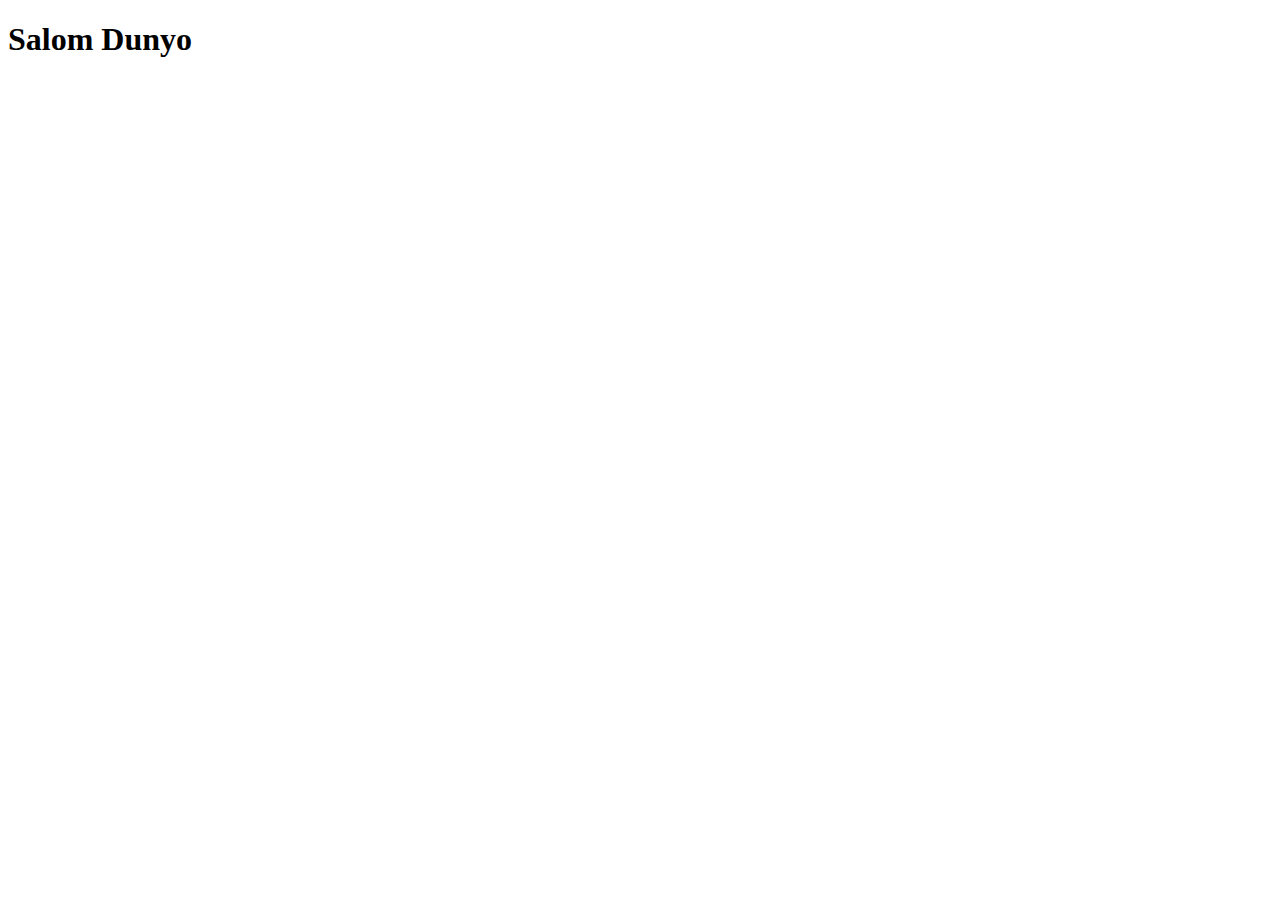
==== index.html @ 0fde59b2 "Jamoa" ====
<!DOCTYPE html>
<html lang="en">
<head>
    <meta charset="UTF-8">
    <meta http-equiv="X-UA-Compatible" content="IE=edge">
    <meta name="viewport" content="width=device-width, initial-scale=1.0">
    <title>Document</title>
</head>
<body>
    <h1>Salom Dunyo</h1>
</body>
</html>
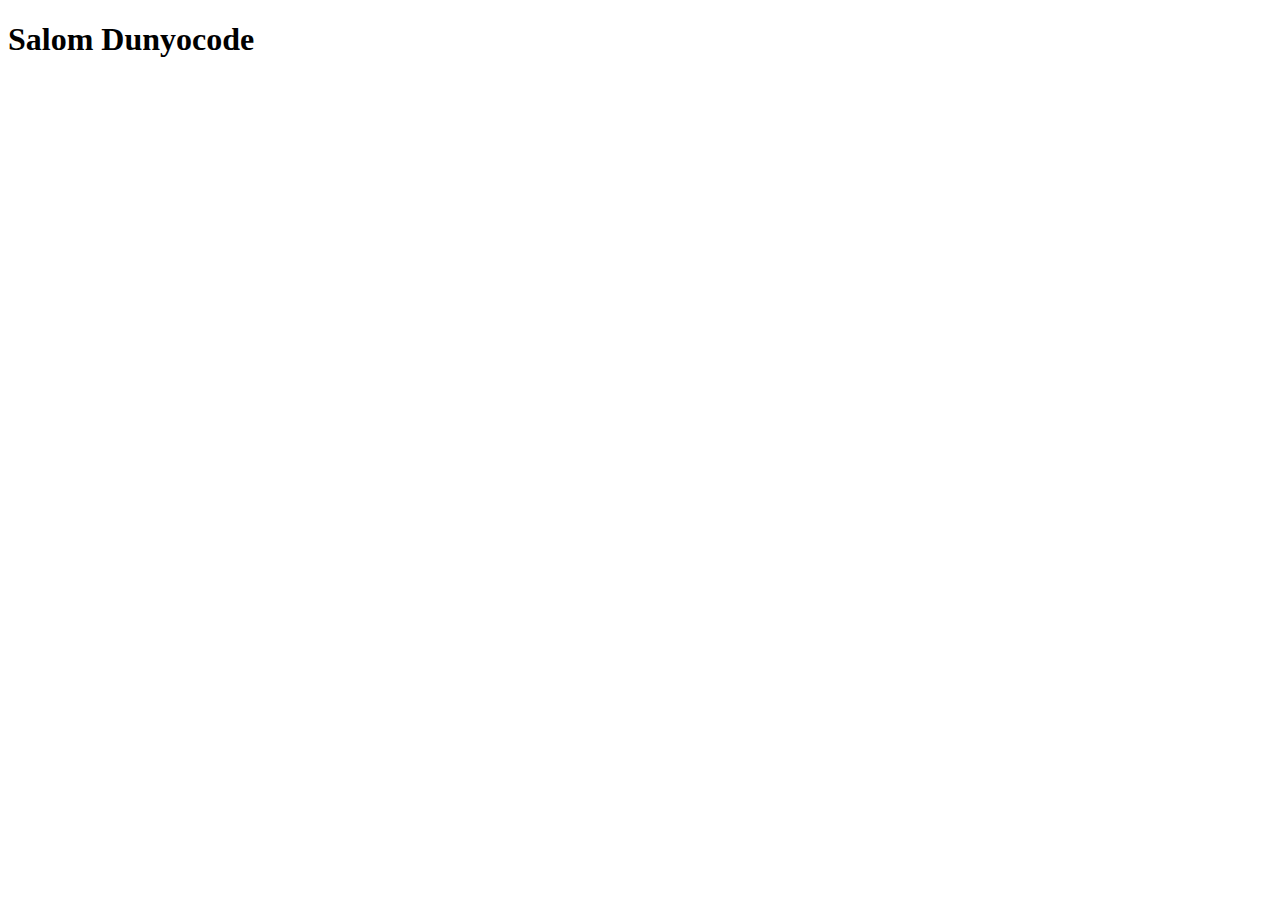
==== commit e9bb3e92: "header" ====
--- a/index.html
+++ b/index.html
@@ -4,9 +4,9 @@
     <meta charset="UTF-8">
     <meta http-equiv="X-UA-Compatible" content="IE=edge">
     <meta name="viewport" content="width=device-width, initial-scale=1.0">
-    <title>Document</title>
+    <title>Ne'matullo</title>
 </head>
 <body>
-    <h1>Salom Dunyo</h1>
+    <h1>Salom Dunyocode</h1>
 </body>
 </html>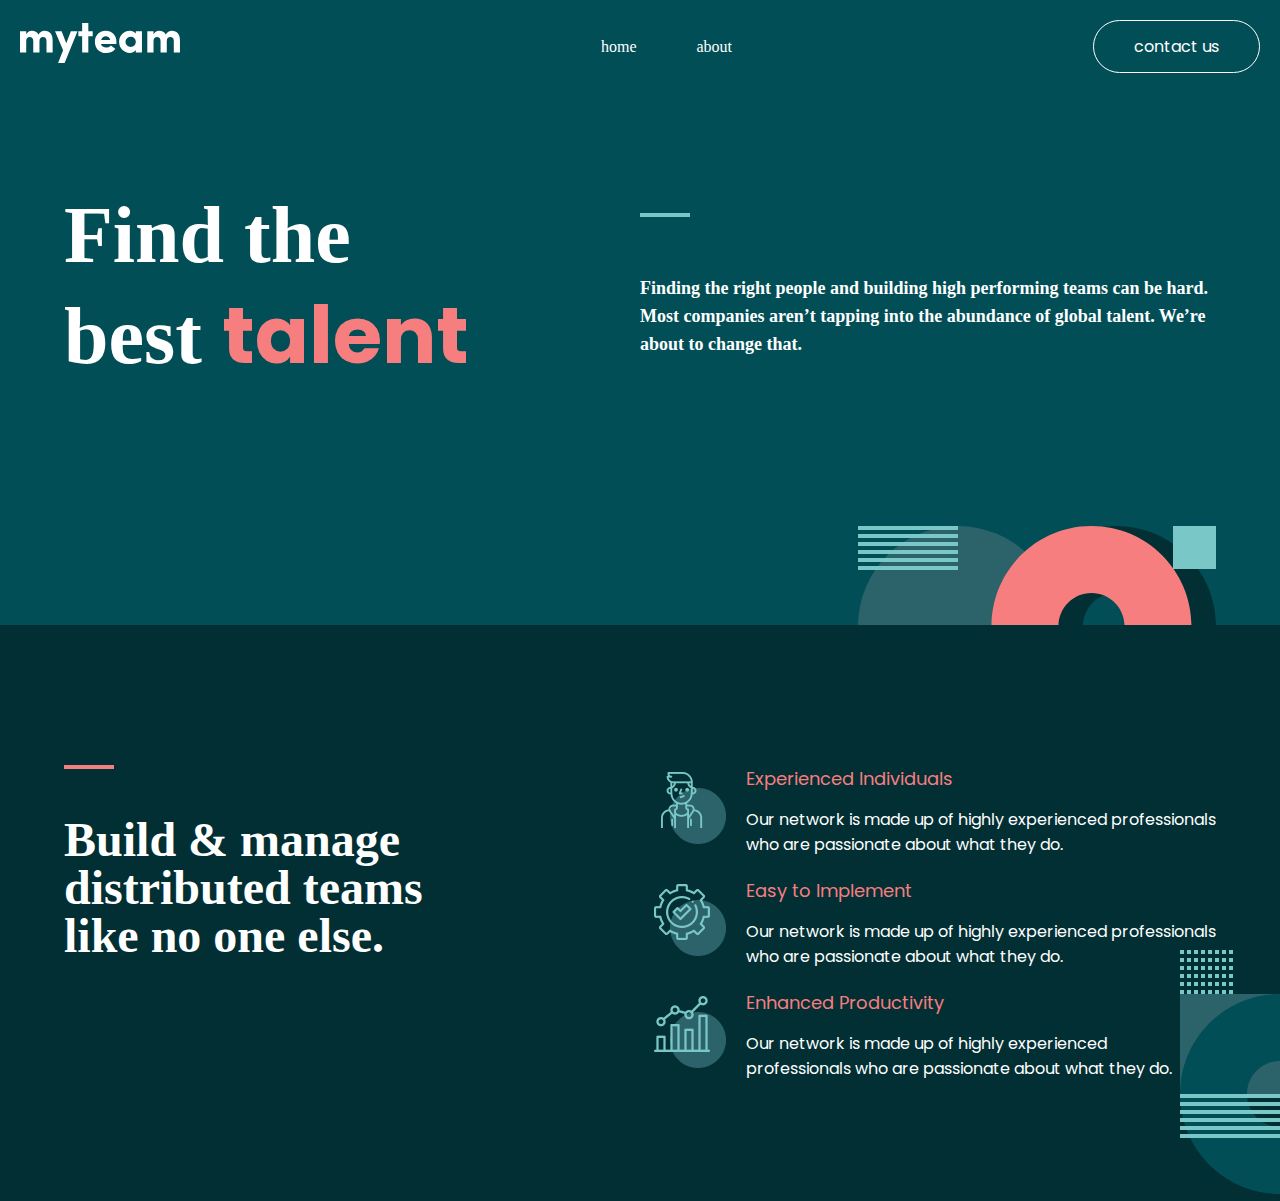
==== commit b1c1be2d: "main page qilindi" ====
--- a/index.html
+++ b/index.html
@@ -4,9 +4,100 @@
     <meta charset="UTF-8">
     <meta http-equiv="X-UA-Compatible" content="IE=edge">
     <meta name="viewport" content="width=device-width, initial-scale=1.0">
-    <title>Ne'matullo</title>
+    <title>Home | Nematullo</title>
+    <link rel="stylesheet" href="./css/nematullo.css">
+
 </head>
 <body>
-    <h1>Salom Dunyocode</h1>
+    <header>
+        <div class="inner">
+            <div class="logo-wrap">
+                <a href="#" class="logo2" data-menu="Chat with us"> <img src="./img/myteam.svg" alt=""></a>
+            </div>
+            <div class="navigation">
+                <input type="checkbox" id="toggle-icon">
+                <label for="toggle-icon" class="toggle-icon">
+                    <div class="hamburger burger-1"></div>
+                </label>
+                <nav>
+                    <ul>
+                        <li>
+                            <a href="#" data-menu="home">home</a>
+                        </li>
+                        <li>
+                            <a href="#" data-menu="about">about</a>
+                        </li>
+                    </ul>
+                </nav>
+            </div>
+            <div class="con">
+                <div class="button">
+                    <button>contact us</button>
+                </div>
+            </div>
+        </div>
+    </header>
+<br><br><br>
+    <main>
+        <div class="section1">
+            <div class="s">
+                <div class="sec1">
+                    <div class="left">
+                        <h1>Find the <br>  best <span style="color: #F67E7E;">talent</span></h1>
+                    </div>
+                    <div class="right">
+                        <img src="./img/ciziq.png" alt="">
+                        <p>Finding the right people and building high performing teams can be hard. <br>  Most companies aren’t tapping into the abundance of global talent. We’re about to change that.</p>
+                    </div>
+                </div>
+                <div class="bottom">
+                    <img src="./img/disk-bottom.svg" alt="">
+                </div>
+            </div>
+        </div>
+
+        <div class="section2">
+            <div class="sec2">
+                <div class="s2">
+                    <div class="left">
+                        <img class="ciziq2" src="./img/ciziq2.png" alt="">
+                        <h1>Build & manage <br> distributed teams <br> like no one else.</h1>
+                    </div>
+                    <div class="right">
+                        <div class="ong">
+                            <div>
+                                <img src="./img/icon-1.png" alt="">
+                            </div>
+                            <div>
+                                <p style="color: #F67E7E; margin-bottom: 15px; font-size: 18px;">Experienced Individuals</p>
+                                <p>Our network is made up of highly experienced professionals <br> who are passionate about what they do.</p>
+                            </div>
+                        </div>
+                        <div class="ong">
+                            <div>
+                                <img src="./img/icon-2.png" alt="">
+                            </div>
+                            <div>
+                                <p style="color: #F67E7E; margin-bottom: 15px; font-size: 18px;">Easy to Implement</p>
+                                <p>Our network is made up of highly experienced professionals <br> who are passionate about what they do.</p>
+                            </div>
+                        </div>
+                        <div class="ong">
+                            <div>
+                                <img src="./img/icon-3.png" alt="">
+                            </div>
+                            <div>
+                                <p style="color: #F67E7E; margin-bottom: 15px; font-size: 18px;">Enhanced Productivity</p>
+                                <p>Our network is made up of highly experienced <br> professionals  who are passionate about what they do.</p>
+                            </div>
+                        </div>
+                    </div>
+                </div>
+            </div>
+            <div class="icon-right">
+                <img src="./img/icon-right.png" alt="">
+            </div>
+        </div>
+    </main>
 </body>
 </html>--- a/css/nematullo.css
+++ b/css/nematullo.css
@@ -0,0 +1,459 @@
+@import url("https://fonts.googleapis.com/css2?family=Poppins:wght@400;500;600;700&display=swap");
+
+* {
+    margin: 0;
+    padding: 0;
+    box-sizing: border-box;
+    font-family: "Poppins", sans-serif;
+}
+
+ul {
+    list-style-type: none;
+}
+
+a {
+    display: inline-block;
+    text-decoration: none;
+    color: white;
+}
+
+html {
+    scroll-behavior: smooth;
+}
+
+header {
+    position: relative;
+    position: fixed;
+    width: 100%;
+    background-color: #014E56;
+    padding: 20px;
+    z-index: 2222;
+}
+
+header .inner {
+    max-width: 1440px;
+    margin: auto;
+    position: relative;
+    display: flex;
+    align-items: center;
+    justify-content: space-between;
+    flex-wrap: wrap;
+}
+
+header .inner .navigation nav ul li a {
+    font-family: 'Rubik';
+    font-style: normal;
+    font-weight: 400;
+    font-size: 16px;
+    line-height: 19px;
+    color: #fff;
+}
+
+header .inner .navigation nav ul li a:hover {
+    border-bottom: 1px solid #014E56;
+    transition: .5s;
+}
+
+header .inner .con {
+    display: flex;
+    align-items: center;
+}
+
+header .inner .con .sign {
+    margin-right: 30px;
+}
+
+header .inner .con .sign a {
+    font-family: 'Rubik';
+    font-style: normal;
+    font-weight: 500;
+    font-size: 16px;
+    line-height: 19px;
+    color: #0836be;
+}
+
+header .inner .con .button button {
+    all: unset;
+    cursor: pointer;
+    background-color: transparent;
+    padding: 13px 40px;
+    border: 1px solid #fff;
+    color: white;
+    border-radius: 30px;
+}
+
+.navigation {
+    position: relative;
+}
+
+nav ul {
+    position: relative;
+    display: flex;
+    align-items: center;
+    flex-wrap: wrap;
+}
+
+nav ul li {
+    margin-left: 60px;
+}
+
+.navigation ul li a {
+    position: relative;
+    font-size: 18px;
+    color: #000;
+    font-weight: 500;
+    line-height: 1;
+    transition: 0.5s;
+}
+
+.navigation a::before {
+    content: "" attr(data-menu) "";
+    position: absolute;
+    z-index: 1;
+    color: #ffffff;
+    width: 0px;
+    transition: 0.5s;
+    overflow: hidden;
+}
+
+.navigation a:hover::before {
+    width: 100%;
+}
+
+input#toggle-icon,
+.toggle-icon {
+    display: none;
+}
+
+
+
+/* main start */
+
+main {
+    /* background-color: #014E56; */
+    padding-top: 10px;
+    /* padding-bottom: 200px; */
+    /* height: auto; */
+}
+
+main .section1 {
+    color: white;
+    background-color: #014E56;
+    padding-top: 100px;
+}
+
+main .section1 .rasm img {
+    width: 100%;
+}
+
+main .section1 .s {
+    max-width: 1440px;
+    margin: auto;
+    width: 90%;
+    margin: auto;
+}
+
+main .section1 .s .bottom {
+    text-align: end;
+}
+
+main .section1 .sec1 {
+    display: flex;
+    align-items: center;
+    justify-content: space-between;
+    color: white;
+    padding-bottom: 140px;
+}
+
+main .section1 .sec1 .left {
+    width: 100%;
+}
+
+main .section1 .sec1 .right {
+    width: 100%;
+}
+
+main .section1 .sec1 .left h1 {
+    font-family: 'Livvic';
+    font-style: normal;
+    font-weight: 700;
+    font-size: 100px;
+    line-height: 100px;
+}
+
+main .section1 .sec1 .right p {
+    font-family: 'Livvic';
+    font-style: normal;
+    font-weight: 600;
+    font-size: 18px;
+    line-height: 28px;
+}
+
+main .section1 .sec1 .right img {
+    margin-bottom: 50px;
+}
+
+
+main .section2 {
+    background-color: #012F34;
+    color: white;
+    margin-top: -8px;
+    display: flex;
+    position: relative;
+}
+
+main .section2 .sec2 {
+    max-width: 1440px;
+    width: 90%;
+    margin: auto;
+    padding-top: 140px;
+    padding-bottom: 100px;
+}
+
+main .section2 .sec2 .s2 .left .ciziq2 {
+    margin-bottom: 40px;
+}
+
+main .section2 .sec2 .s2 .left h1 {
+    font-family: 'Livvic';
+    font-style: normal;
+    font-weight: 700;
+    font-size: 48px;
+    line-height: 48px;
+}
+
+main .section2 .sec2 .s2 {
+    display: flex;
+    justify-content: space-between;
+}
+main .section2 .sec2 .s2 .right .ong {
+    display: flex;
+    align-items: center;
+    margin-bottom: 20px;
+}
+main .section2 .sec2 .s2 .right .ong img {
+    margin-right: 20px;
+}
+main .section2 .sec2 .s2 .right .ong h1 {
+}
+main .section2 .icon-right {
+    /* text-align: right; */
+    position: absolute;
+    /* align-items: end; */
+    right: 0;
+    bottom: 0;
+}
+
+
+
+@media (max-width: 1375px) {
+    main .section1 .s .sec1 .left h1 {
+        font-size: 80px;
+    }
+}
+
+@media (max-width: 1000px) {
+    main .section1 .s .sec1 .left h1 {
+        font-size: 70px;
+    }
+
+    main .section1 .s .sec1 .right p {
+        font-size: 16px;
+    }
+
+    main .section1 .s .sec1 .right img {
+        margin-bottom: 20px;
+    }
+
+    main .section1 .s .bottom img {
+        width: 40%;
+    }
+
+}
+
+@media (max-width: 970px) {
+    header {
+        padding: 20px 50px;
+        padding-bottom: 40px;
+    }
+
+    header .inner .logo-wrap .logo2 {
+        margin-top: -10px;
+    }
+
+    header .inner .navigation nav ul li a {
+        font-family: 'Rubik';
+        font-style: normal;
+        font-weight: 400;
+        font-size: 16px;
+        line-height: 19px;
+        color: #4F5665;
+    }
+
+    header .inner .navigation nav ul li a:hover {
+        border-bottom: 1px solid #014E56;
+        transition: .5s;
+    }
+
+    header .inner .con {
+        display: none;
+    }
+
+    .logo {
+        font-size: 38px;
+    }
+
+    .navigation {
+        position: absolute;
+        top: 33px;
+        left: 0;
+        width: 100%;
+    }
+
+    .navigation ul li {
+        margin-left: 0px;
+        width: 100%;
+        background: #012F34;
+        padding-bottom: 5px;
+        animation: liAnim 0.5s 0ms ease-in forwards;
+        transform-origin: left;
+        opacity: 0;
+        transform: scaleY(0);
+    }
+
+    .navigation ul li:nth-child(1) {
+        animation-delay: 100ms;
+    }
+
+    .navigation ul li:nth-child(2) {
+        animation-delay: 300ms;
+    }
+
+    .navigation ul li:nth-child(3) {
+        animation-delay: 500ms;
+    }
+
+    .navigation ul li:nth-child(4) {
+        animation-delay: 700ms;
+    }
+
+    .navigation ul li:nth-child(5) {
+        animation-delay: 900ms;
+    }
+
+    .navigation ul li:nth-child(6) {
+        animation-delay: 1100ms;
+    }
+
+    @keyframes liAnim {
+        0% {
+            opacity: 0;
+            transform: scaleY(0);
+        }
+
+        100% {
+            opacity: 1;
+            transform: scaleY(1);
+        }
+    }
+
+    .navigation a {
+        line-height: 1;
+        display: block;
+        color: white !important;
+        padding: 15px 10px;
+    }
+
+    .navigation nav {
+        display: none;
+    }
+
+    .toggle-icon {
+        display: block;
+    }
+
+    .toggle-icon {
+        position: fixed;
+        top: 6px;
+        right: 50px;
+        width: 55px;
+        height: 45px;
+        display: flex;
+        align-items: center;
+        justify-content: center;
+        cursor: pointer;
+    }
+
+    /* hamburger css start */
+    .hamburger {
+        position: relative;
+        width: 60%;
+        height: 60%;
+        border-radius: 0;
+        display: flex;
+        justify-content: center;
+        align-items: center;
+        cursor: pointer;
+        overflow: hidden;
+    }
+
+    .burger-1::before,
+    .burger-1::after {
+        content: "";
+        position: absolute;
+        width: 30px;
+        height: 3px;
+        background-color: black;
+        border-radius: 8px;
+        transition: 0.3s;
+    }
+
+    .burger-1::before {
+        transform: translateY(-10px);
+    }
+
+    #toggle-icon:checked+.toggle-icon .burger-1::before {
+        transform: translateY(0) rotate(-315deg);
+    }
+
+    .burger-1::after {
+        transform: translateY(10px);
+        box-shadow: 0 -10px 0 black;
+    }
+
+    #toggle-icon:checked+.toggle-icon .burger-1::after {
+        transform: translateY(0) rotate(-45deg);
+        box-shadow: unset;
+    }
+
+    #toggle-icon:checked~nav {
+        display: block;
+    }
+}
+
+@media (max-width: 790px) {
+    main .section1 .s .sec1 .left h1 {
+        font-size: 60px;
+    }
+
+    main .section1 .s .sec1 .right p {
+        font-size: 15px;
+    }
+}
+
+@media (max-width: 680px) {
+    main .section1 .s .sec1 {
+        flex-direction: column;
+    }
+
+    main .section1 .s .bottom img {
+        width: 70%;
+    }
+}
+
+
+@media (max-width: 680px) {
+    main .section1 .s .bottom img {
+        width: 90%;
+    }
+}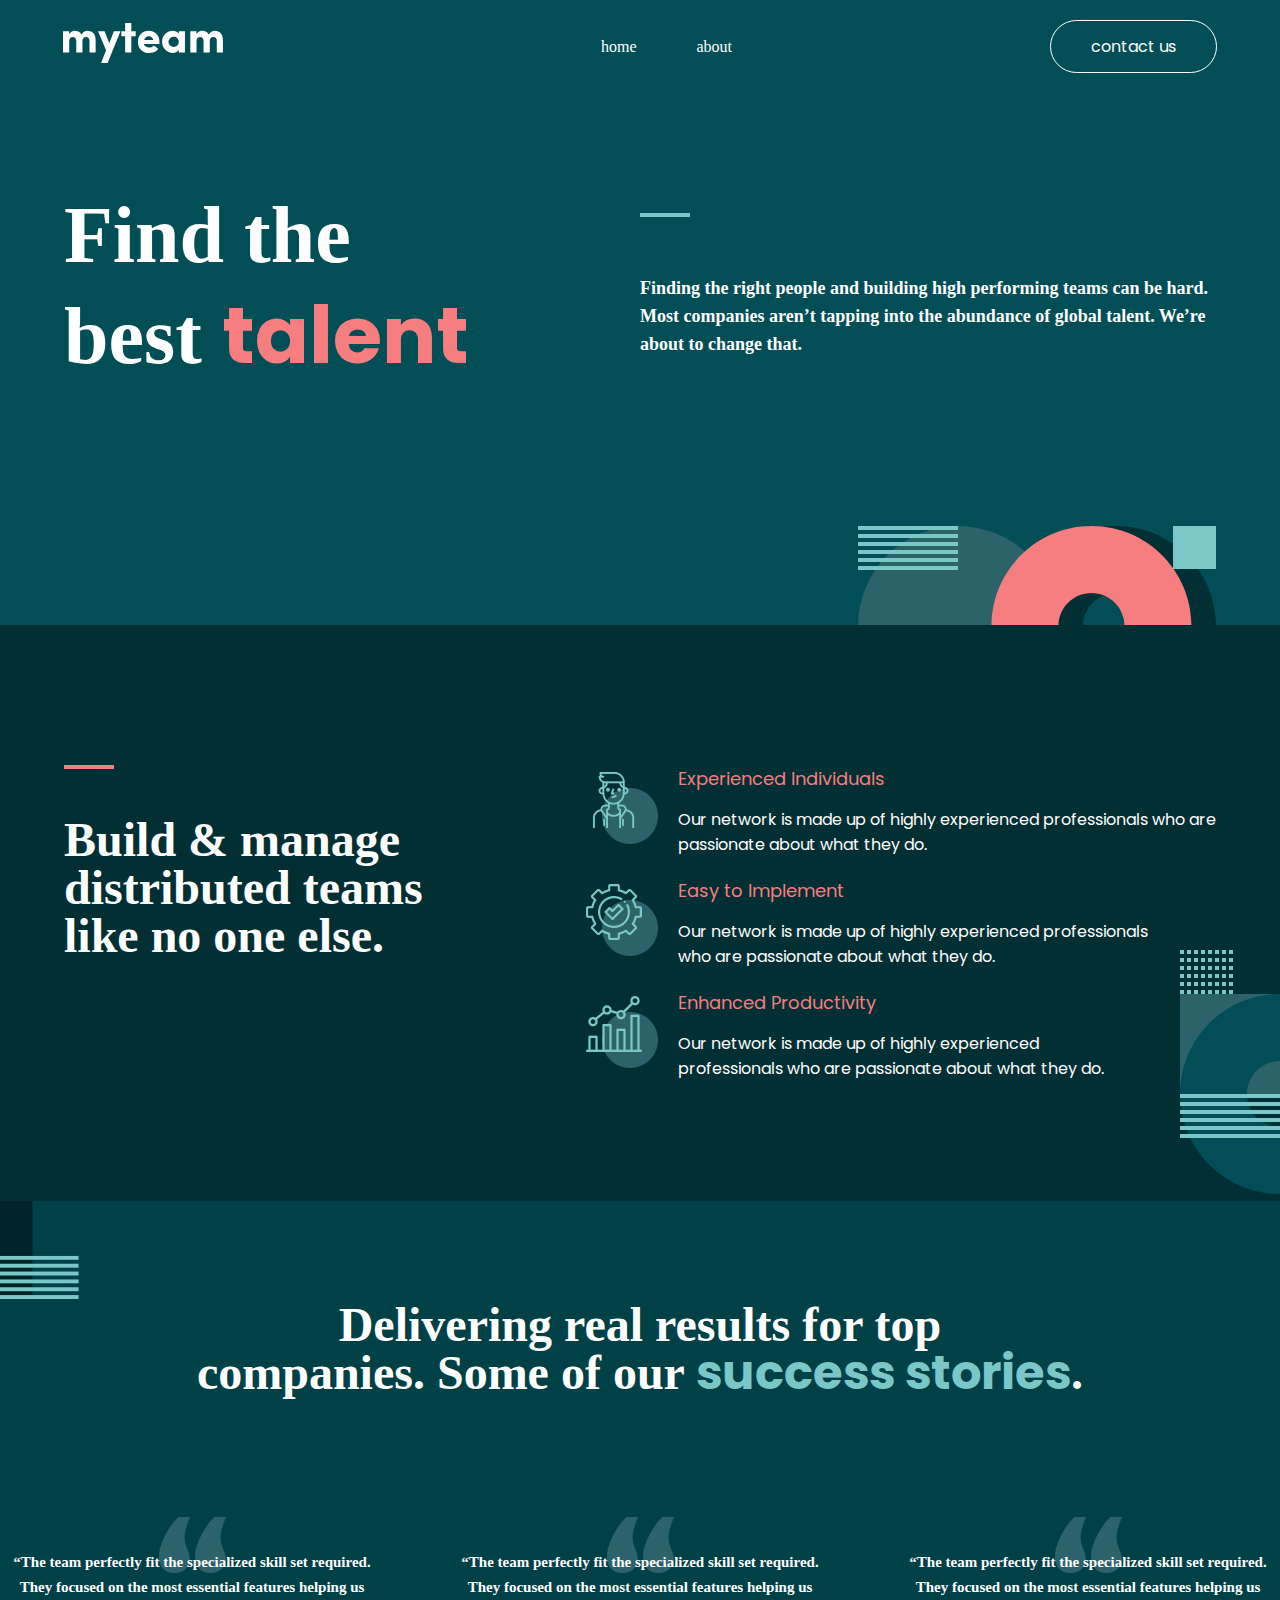
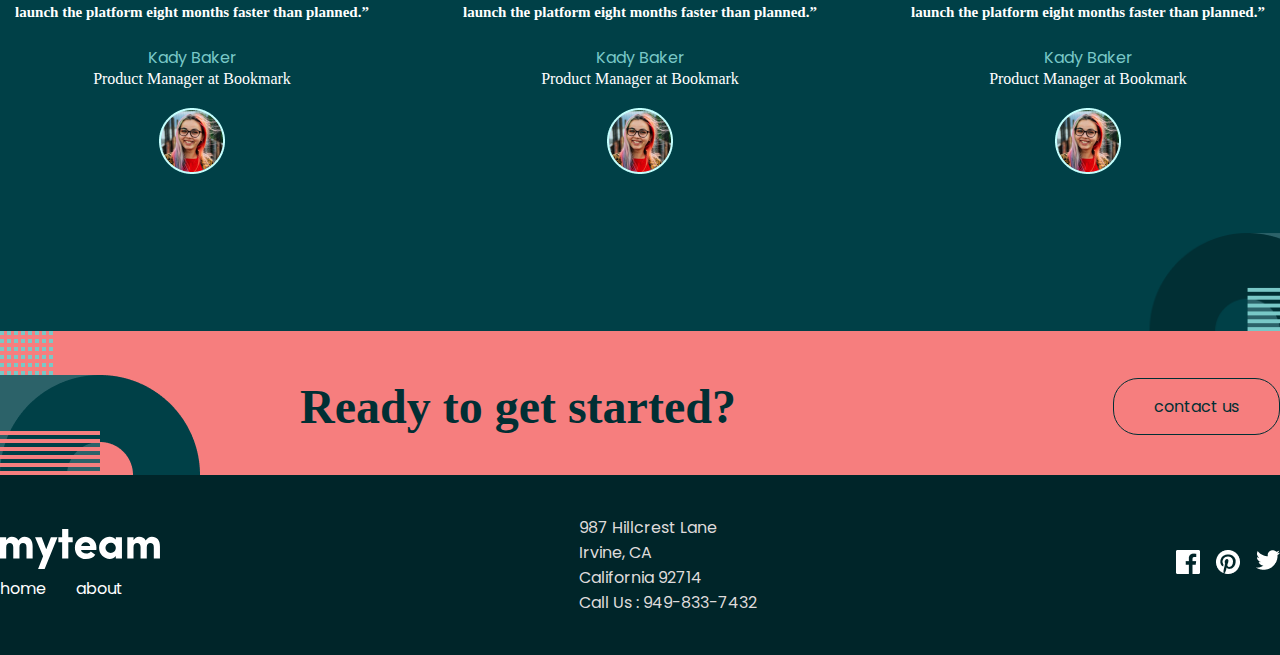
==== commit 97848c7a: "yangilanish bor" ====
--- a/index.html
+++ b/index.html
@@ -1,5 +1,6 @@
 <!DOCTYPE html>
 <html lang="en">
+
 <head>
     <meta charset="UTF-8">
     <meta http-equiv="X-UA-Compatible" content="IE=edge">
@@ -8,6 +9,7 @@
     <link rel="stylesheet" href="./css/nematullo.css">
 
 </head>
+
 <body>
     <header>
         <div class="inner">
@@ -37,17 +39,18 @@
             </div>
         </div>
     </header>
-<br><br><br>
+    <br><br><br>
     <main>
         <div class="section1">
             <div class="s">
                 <div class="sec1">
                     <div class="left">
-                        <h1>Find the <br>  best <span style="color: #F67E7E;">talent</span></h1>
+                        <h1>Find the <br> best <span style="color: #F67E7E;">talent</span></h1>
                     </div>
                     <div class="right">
                         <img src="./img/ciziq.png" alt="">
-                        <p>Finding the right people and building high performing teams can be hard. <br>  Most companies aren’t tapping into the abundance of global talent. We’re about to change that.</p>
+                        <p>Finding the right people and building high performing teams can be hard. <br> Most companies
+                            aren’t tapping into the abundance of global talent. We’re about to change that.</p>
                     </div>
                 </div>
                 <div class="bottom">
@@ -69,8 +72,10 @@
                                 <img src="./img/icon-1.png" alt="">
                             </div>
                             <div>
-                                <p style="color: #F67E7E; margin-bottom: 15px; font-size: 18px;">Experienced Individuals</p>
-                                <p>Our network is made up of highly experienced professionals <br> who are passionate about what they do.</p>
+                                <p style="color: #F67E7E; margin-bottom: 15px; font-size: 18px;">Experienced Individuals
+                                </p>
+                                <p>Our network is made up of highly experienced professionals who are <br> passionate
+                                    about what they do.</p>
                             </div>
                         </div>
                         <div class="ong">
@@ -79,7 +84,8 @@
                             </div>
                             <div>
                                 <p style="color: #F67E7E; margin-bottom: 15px; font-size: 18px;">Easy to Implement</p>
-                                <p>Our network is made up of highly experienced professionals <br> who are passionate about what they do.</p>
+                                <p>Our network is made up of highly experienced professionals <br> who are passionate
+                                    about what they do.</p>
                             </div>
                         </div>
                         <div class="ong">
@@ -87,8 +93,10 @@
                                 <img src="./img/icon-3.png" alt="">
                             </div>
                             <div>
-                                <p style="color: #F67E7E; margin-bottom: 15px; font-size: 18px;">Enhanced Productivity</p>
-                                <p>Our network is made up of highly experienced <br> professionals  who are passionate about what they do.</p>
+                                <p style="color: #F67E7E; margin-bottom: 15px; font-size: 18px;">Enhanced Productivity
+                                </p>
+                                <p>Our network is made up of highly experienced <br> professionals who are passionate
+                                    about what they do.</p>
                             </div>
                         </div>
                     </div>
@@ -98,6 +106,86 @@
                 <img src="./img/icon-right.png" alt="">
             </div>
         </div>
+
+        <div class="section3">
+            <div class="sec3">
+                <h1>Delivering real results for top <br> companies. Some of our <span class="success">success
+                        stories</span>.</h1>
+                <div class="uch">
+                    <div class="one">
+                        <img src="./img/nmadur.png" alt="">
+                        <p class="pi"> “The team perfectly fit the specialized skill set required. They focused on the most essential features helping us launch the platform eight months faster than planned.”</p>
+                        <p style="color: #79C8C7; margin-top: 20px;">Kady Baker</p>
+                        <p class="pro">Product Manager at Bookmark</p>
+                        <img src="./img/user-kady.png" alt="">
+                    </div>
+                    <div class="one">
+                        <img src="./img/nmadur.png" alt="">
+                        <p class="pi"> “The team perfectly fit the specialized skill set required. They focused on the most essential features helping us launch the platform eight months faster than planned.”</p>
+                        <p style="color: #79C8C7; margin-top: 20px;">Kady Baker</p>
+                        <p class="pro">Product Manager at Bookmark</p>
+                        <img src="./img/user-kady.png" alt="">
+                    </div>
+                    <div class="one">
+                        <img src="./img/nmadur.png" alt="">
+                        <p class="pi"> “The team perfectly fit the specialized skill set required. They focused on the most essential features helping us launch the platform eight months faster than planned.”</p>
+                        <p style="color: #79C8C7; margin-top: 20px;">Kady Baker</p>
+                        <p class="pro">Product Manager at Bookmark</p>
+                        <img src="./img/user-kady.png" alt="">
+                    </div>
+                </div>
+            </div>
+        </div>
+
+        <div class="section4">
+            <div class="sec4">
+                <div class="left">
+                    <div>
+                        <img src="./img/Group 8.png" alt="">
+                    </div>
+                    <div>
+                        <h1>Ready to get started?</h1>
+                    </div>
+                </div>
+                <div>
+                    <button>contact us</button>
+                </div>
+            </div>
+        </div>
     </main>
+
+    <footer>
+        <div class="sec5">
+            <div class="bir">
+                <img src="./img/myteam.svg" alt="">
+                <div class="bir1">
+                    <div>
+                        <a href="#">home</a>
+                    </div>
+                    <div class="i">
+                        <a href="#">about</a>
+                    </div>
+                </div>
+            </div>
+            <div class="ikki">
+                <p>987  Hillcrest Lane</p>
+                <p>Irvine, CA</p>
+                <p>California 92714</p>
+                <p>Call Us : 949-833-7432</p>
+            </div>
+            <div class="uch">
+                <div class="img">
+                    <img src="./img/facebook.png" alt="">
+                </div>
+                <div class="img">
+                    <img src="./img/pinterest.png" alt="">
+                </div>
+                <div>
+                    <img src="./img/twitter.png" alt="">
+                </div>
+            </div>
+        </div>
+    </footer>
 </body>
+
 </html>--- a/css/nematullo.css
+++ b/css/nematullo.css
@@ -28,6 +28,7 @@
     background-color: #014E56;
     padding: 20px;
     z-index: 2222;
+
 }
 
 header .inner {
@@ -38,6 +39,7 @@
     align-items: center;
     justify-content: space-between;
     flex-wrap: wrap;
+    width: 93%;
 }
 
 header .inner .navigation nav ul li a {
@@ -125,8 +127,6 @@
     display: none;
 }
 
-
-
 /* main start */
 
 main {
@@ -140,6 +140,9 @@
     color: white;
     background-color: #014E56;
     padding-top: 100px;
+    /* background-image: url(../img/header.png);
+    background-size: cover; */
+    /* background-position: bottom; */
 }
 
 main .section1 .rasm img {
@@ -193,7 +196,6 @@
     margin-bottom: 50px;
 }
 
-
 main .section2 {
     background-color: #012F34;
     color: white;
@@ -226,16 +228,18 @@
     display: flex;
     justify-content: space-between;
 }
+
 main .section2 .sec2 .s2 .right .ong {
     display: flex;
     align-items: center;
     margin-bottom: 20px;
-}
+    /* margin-left: -100px; */
+}
+
 main .section2 .sec2 .s2 .right .ong img {
     margin-right: 20px;
 }
-main .section2 .sec2 .s2 .right .ong h1 {
-}
+
 main .section2 .icon-right {
     /* text-align: right; */
     position: absolute;
@@ -244,7 +248,134 @@
     bottom: 0;
 }
 
-
+main .section3 {
+    background-color: #004047;
+}
+
+main .section3 .sec3 {
+    background-image: url(../img/Group\ 7.png);
+    width: 100%;
+    height: auto;
+    background-position: center;
+    background-size: cover;
+    max-width: 1440px;
+    margin: auto;
+    padding-bottom: 150px;
+}
+
+main .section3 .sec3 h1 {
+    padding-top: 100px;
+    text-align: center;
+    color: white;
+    font-family: 'Livvic';
+    font-style: normal;
+    font-weight: 700;
+    font-size: 48px;
+    line-height: 48px;
+}
+
+main .section3 .sec3 h1 span {
+    color: #79C8C7;
+}
+
+main .section3 .sec3 .uch .one {
+    color: white;
+    width: 30%;
+}
+
+main .section3 .sec3 .uch {
+    display: flex;
+    justify-content: space-between;
+    text-align: center;
+    margin-top: 100px;
+}
+
+main .section3 .sec3 .uch .one .pi {
+    margin-top: -30px;
+    font-family: 'Livvic';
+    font-style: normal;
+    font-weight: 600;
+    font-size: 15px;
+    line-height: 25px;
+}
+
+main .section3 .sec3 .uch .one img {
+    margin-top: 20px;
+}
+
+main .section3 .sec3 .uch .one .pro {
+    font-family: 'Livvic';
+
+}
+
+main .section4 {
+    background-color: #F67E7E;
+}
+
+main .section4 .sec4 {
+    max-width: 1440px;
+    margin: auto;
+    display: flex;
+    justify-content: space-between;
+    align-items: center;
+}
+
+main .section4 .sec4 h1 {
+    font-family: 'Livvic';
+    font-style: normal;
+    font-weight: 700;
+    font-size: 48px;
+    line-height: 38px;
+    color: #012F34;
+    margin-left: 100px;
+}
+
+main .section4 .sec4 button {
+    all: unset;
+    cursor: pointer;
+    padding: 15px 40px;
+    background-color: transparent;
+    border-radius: 25px;
+    color: #012F34;
+    border: 1px solid #012F34;
+}
+
+main .section4 .sec4 .left {
+    display: flex;
+    align-items: center;
+}
+
+footer {
+    background-color: #002529;
+    margin-top: -7px;
+    padding: 40px 0px;
+}
+footer .sec5 {
+    max-width: 1440px;
+    margin: auto;
+    display: flex;
+    align-items: center;
+    justify-content: space-between;
+}
+footer .sec5 .bir .bir1 {
+    display: flex;
+}
+footer .sec5 .bir .bir1 .i {
+    margin-left: 30px;
+}
+
+
+footer .sec5 .ikki p {
+    color: rgb(223, 219, 219);
+}
+
+footer .sec5 .uch {
+    display: flex;
+}
+
+footer .sec5 .uch .img {
+    margin-right: 16px;
+}
 
 @media (max-width: 1375px) {
     main .section1 .s .sec1 .left h1 {
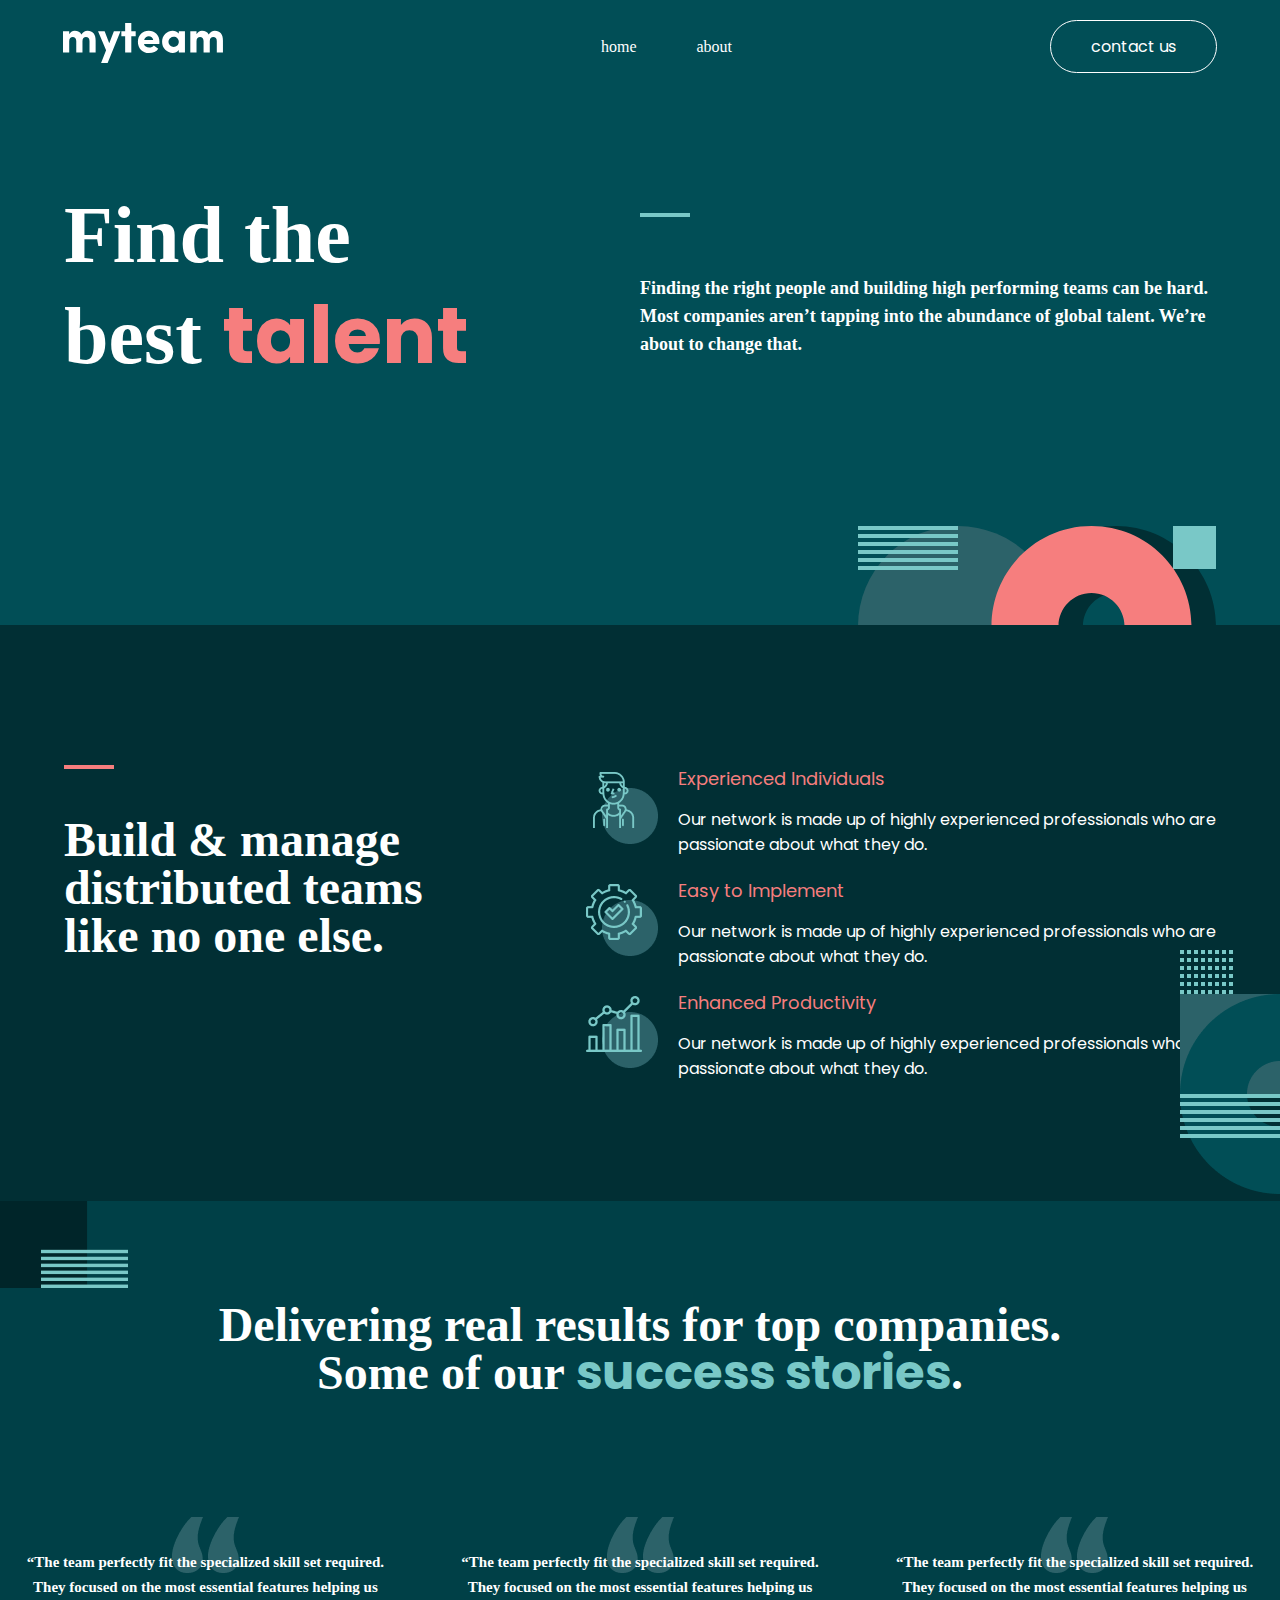
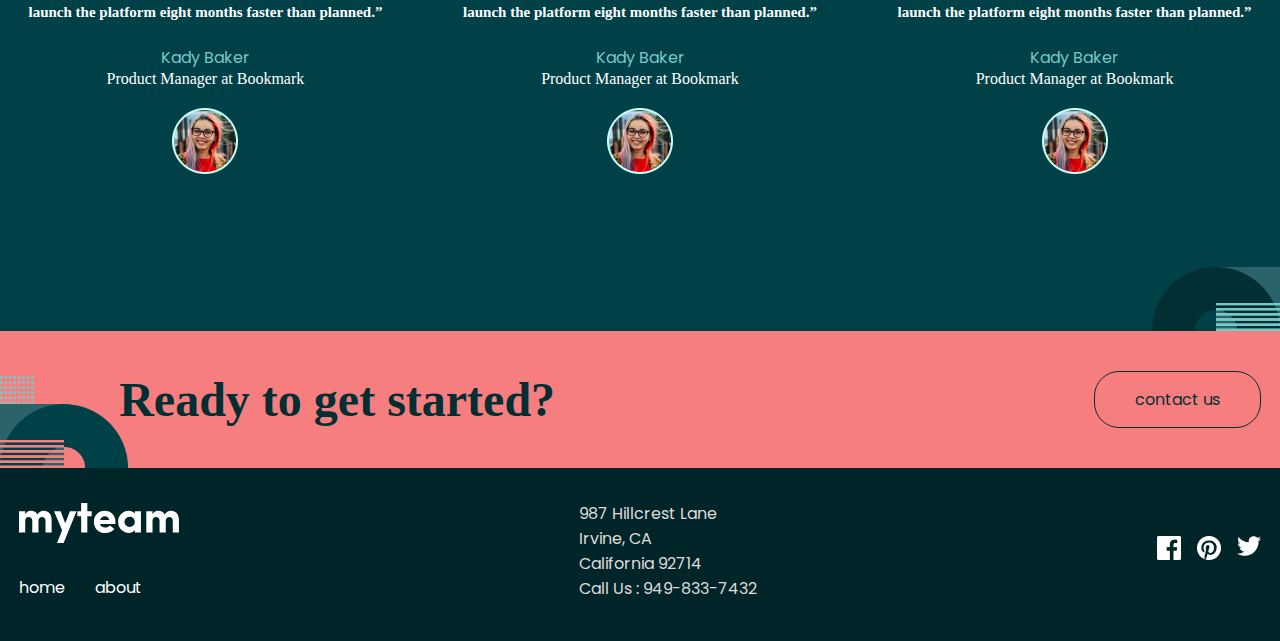
==== commit f61c9091: "site end" ====
--- a/index.html
+++ b/index.html
@@ -84,7 +84,7 @@
                             </div>
                             <div>
                                 <p style="color: #F67E7E; margin-bottom: 15px; font-size: 18px;">Easy to Implement</p>
-                                <p>Our network is made up of highly experienced professionals <br> who are passionate
+                                <p>Our network is made up of highly experienced professionals  who are <br> passionate
                                     about what they do.</p>
                             </div>
                         </div>
@@ -95,7 +95,7 @@
                             <div>
                                 <p style="color: #F67E7E; margin-bottom: 15px; font-size: 18px;">Enhanced Productivity
                                 </p>
-                                <p>Our network is made up of highly experienced <br> professionals who are passionate
+                                <p>Our network is made up of highly experienced professionals who are <br> passionate
                                     about what they do.</p>
                             </div>
                         </div>
@@ -108,8 +108,11 @@
         </div>
 
         <div class="section3">
+            <div class="rassm">
+                <img src="./img/left.png" alt="">
+            </div>
             <div class="sec3">
-                <h1>Delivering real results for top <br> companies. Some of our <span class="success">success
+                <h1>Delivering real results for top  companies. Some of our <span class="success">success
                         stories</span>.</h1>
                 <div class="uch">
                     <div class="one">
@@ -135,14 +138,17 @@
                     </div>
                 </div>
             </div>
+            <div class="rassm2">
+                <img style="width: 10%;" src="./img/right.png" alt="">
+            </div>
         </div>
 
         <div class="section4">
+            <div class="rassm">
+                <img src="./img/Group 8.png" alt="">
+            </div>
             <div class="sec4">
                 <div class="left">
-                    <div>
-                        <img src="./img/Group 8.png" alt="">
-                    </div>
                     <div>
                         <h1>Ready to get started?</h1>
                     </div>
@@ -178,7 +184,7 @@
                     <img src="./img/facebook.png" alt="">
                 </div>
                 <div class="img">
-                    <img src="./img/pinterest.png" alt="">
+                    <img src="./img/ras2.png" alt="">
                 </div>
                 <div>
                     <img src="./img/twitter.png" alt="">
--- a/css/nematullo.css
+++ b/css/nematullo.css
@@ -82,7 +82,14 @@
     border: 1px solid #fff;
     color: white;
     border-radius: 30px;
-}
+    transition: .5s;
+}
+
+header .inner .con .button button:hover {
+    background-color: white;
+    color: #012F34;
+}
+
 
 .navigation {
     position: relative;
@@ -241,21 +248,21 @@
 }
 
 main .section2 .icon-right {
-    /* text-align: right; */
     position: absolute;
-    /* align-items: end; */
     right: 0;
     bottom: 0;
 }
 
 main .section3 {
     background-color: #004047;
+    position: relative;
 }
 
 main .section3 .sec3 {
-    background-image: url(../img/Group\ 7.png);
     width: 100%;
     height: auto;
+    width: 97%;
+    margin: auto;
     background-position: center;
     background-size: cover;
     max-width: 1440px;
@@ -263,7 +270,20 @@
     padding-bottom: 150px;
 }
 
+main .section3 .rassm img {
+    position: absolute;
+    width: 10%;
+}
+
+main .section3 .rassm2 img {
+    position: absolute;
+    right: 0;
+    bottom: 0;
+}
+
 main .section3 .sec3 h1 {
+    width: 70%;
+    margin: auto;
     padding-top: 100px;
     text-align: center;
     color: white;
@@ -309,7 +329,17 @@
 }
 
 main .section4 {
+    position: relative;
     background-color: #F67E7E;
+    height: auto;
+    padding: 40px 0px;
+}
+
+main .section4 .rassm img {
+    position: absolute;
+    left: 0;
+    bottom: 0;
+    width: 10%;
 }
 
 main .section4 .sec4 {
@@ -318,6 +348,8 @@
     display: flex;
     justify-content: space-between;
     align-items: center;
+    width: 97%;
+    margin: auto;
 }
 
 main .section4 .sec4 h1 {
@@ -338,6 +370,12 @@
     border-radius: 25px;
     color: #012F34;
     border: 1px solid #012F34;
+    transition: .5s;
+}
+
+main .section4 .sec4 button:hover {
+    background-color: #012F34;
+    color: white;
 }
 
 main .section4 .sec4 .left {
@@ -356,10 +394,22 @@
     display: flex;
     align-items: center;
     justify-content: space-between;
+    width: 97%;
+    margin: auto;
 }
 footer .sec5 .bir .bir1 {
     display: flex;
-}
+    margin-top: 25px;
+}
+
+footer .sec5 .bir .bir1 a {
+    transition: .5s;
+}
+
+footer .sec5 .bir .bir1 a:hover{
+    color: gray;
+}
+
 footer .sec5 .bir .bir1 .i {
     margin-left: 30px;
 }
@@ -367,6 +417,12 @@
 
 footer .sec5 .ikki p {
     color: rgb(223, 219, 219);
+    cursor: pointer;
+    transition: .5s;
+}
+
+footer .sec5 .ikki p:hover {
+    color: grey;
 }
 
 footer .sec5 .uch {
@@ -376,6 +432,15 @@
 footer .sec5 .uch .img {
     margin-right: 16px;
 }
+
+footer .sec5 .uch img:hover {
+    box-shadow: 0px 0px 10px 2px rgba(217, 215, 215, 0.314);
+}
+
+
+
+
+
 
 @media (max-width: 1375px) {
     main .section1 .s .sec1 .left h1 {
@@ -383,6 +448,28 @@
     }
 }
 
+@media (max-width: 1111px) {
+    main .section2 .sec2 .s2 .left h1  {
+        font-size: 38px;
+    }
+    main .section2 .icon-right img {
+        width: 70%;
+    }
+}
+
+@media (max-width: 1050px) {
+    main .section2 .sec2 .s2 {
+        flex-direction: column;
+    }
+    main .section2 .sec2 .s2 .right .ong {
+        justify-content: center;
+    }
+    main .section2 .sec2 .s2 .left {
+        text-align: center;
+        margin-bottom: 50px;
+    }
+}
+
 @media (max-width: 1000px) {
     main .section1 .s .sec1 .left h1 {
         font-size: 70px;
@@ -398,6 +485,10 @@
 
     main .section1 .s .bottom img {
         width: 40%;
+    }
+    main .section3 .sec3 h1 {
+        width: 90%;
+        margin: auto;
     }
 
 }
@@ -572,6 +663,16 @@
     }
 }
 
+@media (max-width: 750px) {
+    main .section3 .sec3 .uch {
+        flex-direction: column;
+    }
+    main .section3 .sec3 .uch .one {
+        width: 50%;
+        margin: auto;
+    }
+}
+
 @media (max-width: 680px) {
     main .section1 .s .sec1 {
         flex-direction: column;
@@ -587,4 +688,67 @@
     main .section1 .s .bottom img {
         width: 90%;
     }
+}
+
+@media (max-width: 750px) {
+    main .section3 .sec3 .uch .one {
+        width: 70%;
+        margin: auto;
+    }
+    main .section4 .sec4 .left h1 {
+        font-size: 38px;
+    }
+}
+
+@media (max-width: 650px) {
+    main .section4 .sec4 {
+        flex-direction: column;
+    }
+    main .section4 .sec4 h1 {
+        margin-bottom: 20px;
+        text-align: center;
+    }
+}
+
+@media (max-width: 622px) {
+    main .section3 .sec3 h1 {
+        font-size: 38px;
+    }
+}
+
+@media (max-width: 571px) {
+    footer .sec5 {
+        flex-direction: column;
+        text-align: center;
+    }
+    footer .sec5 .bir .bir1 {
+        justify-content: center;
+    }
+
+    footer .sec5 .bir {
+        margin-bottom: 20px;
+    }
+
+    footer .sec5 .ikki {
+        margin-bottom: 20px;
+    }
+}
+
+@media (max-width: 494px) {
+    main .section3 .sec3 h1 {
+        font-size: 33px;
+    }
+}
+
+@media (max-width: 440px) {
+    main .section3 .sec3 .uch .one {
+        width: 97%;
+        margin: auto;
+    }
+}
+
+@media (max-width: 430px) {
+    main .section3 .sec3 h1 {
+        font-size: 28px;
+    }
 }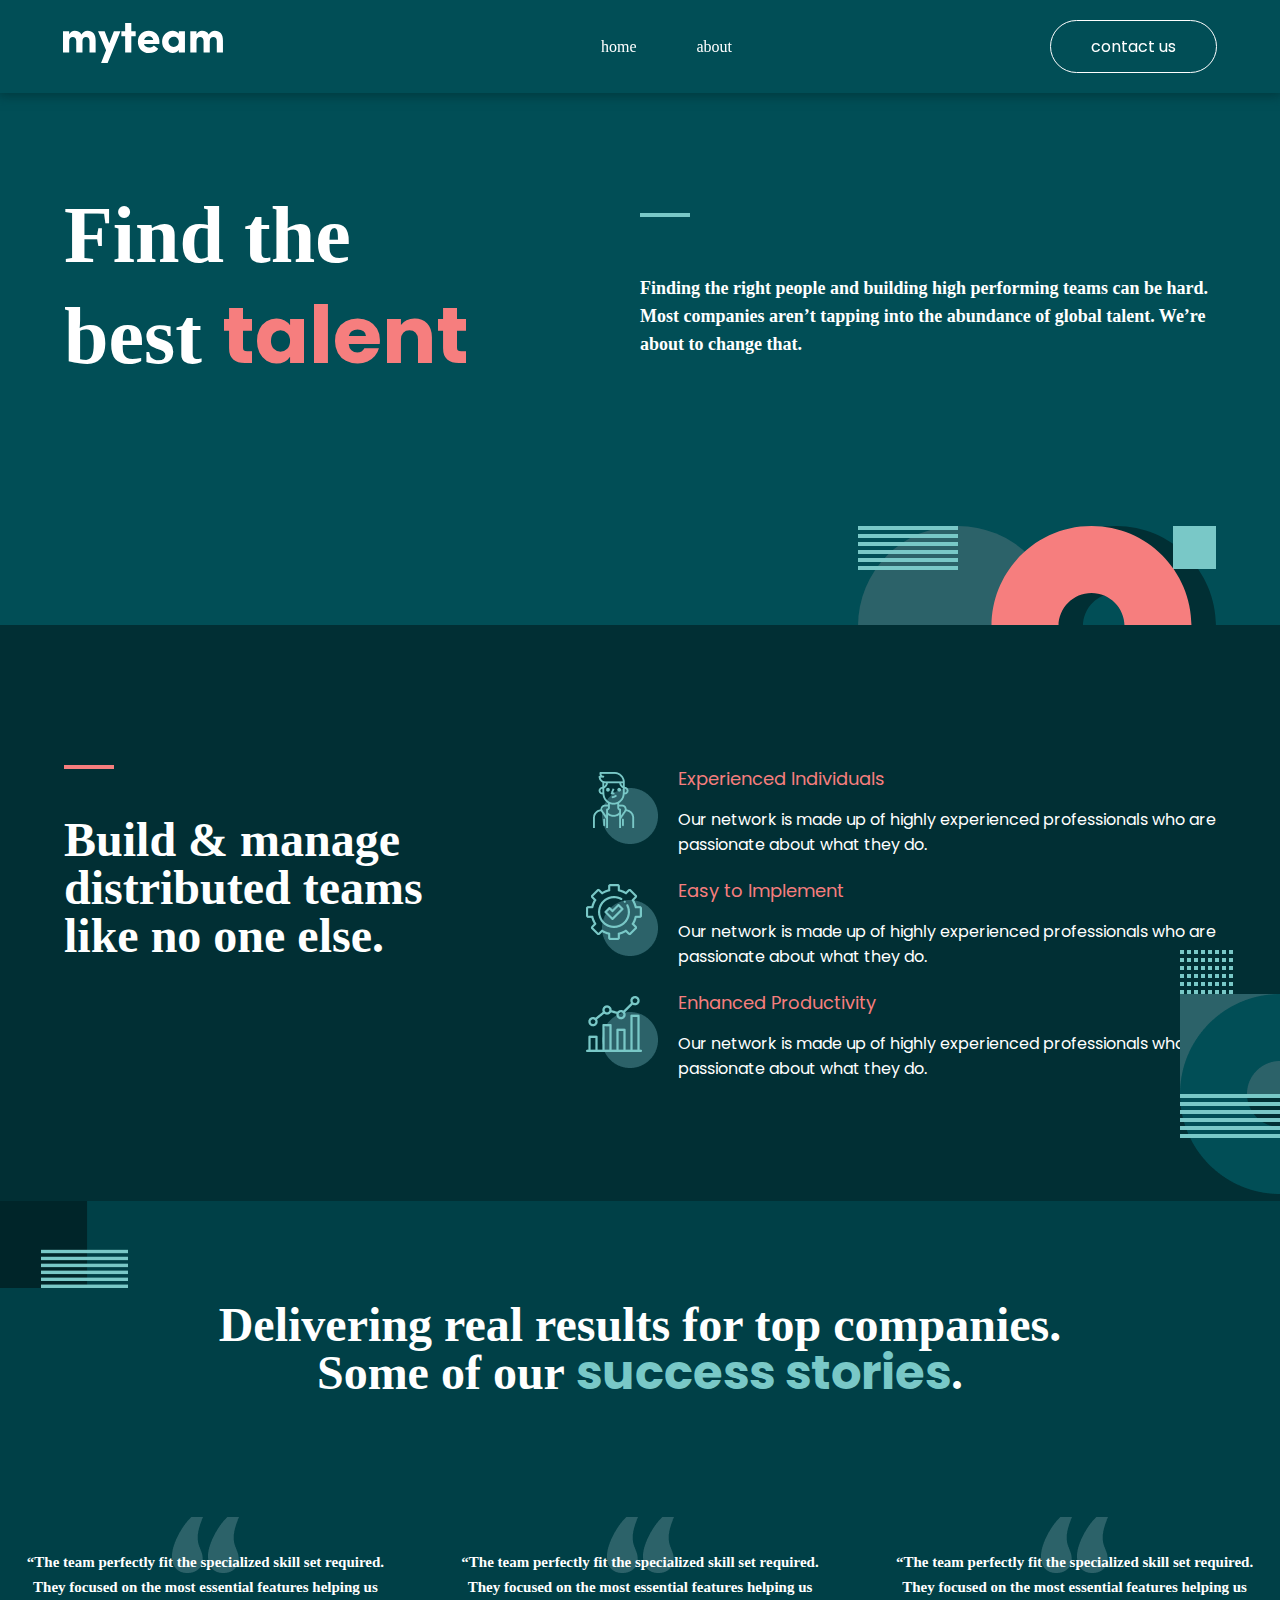
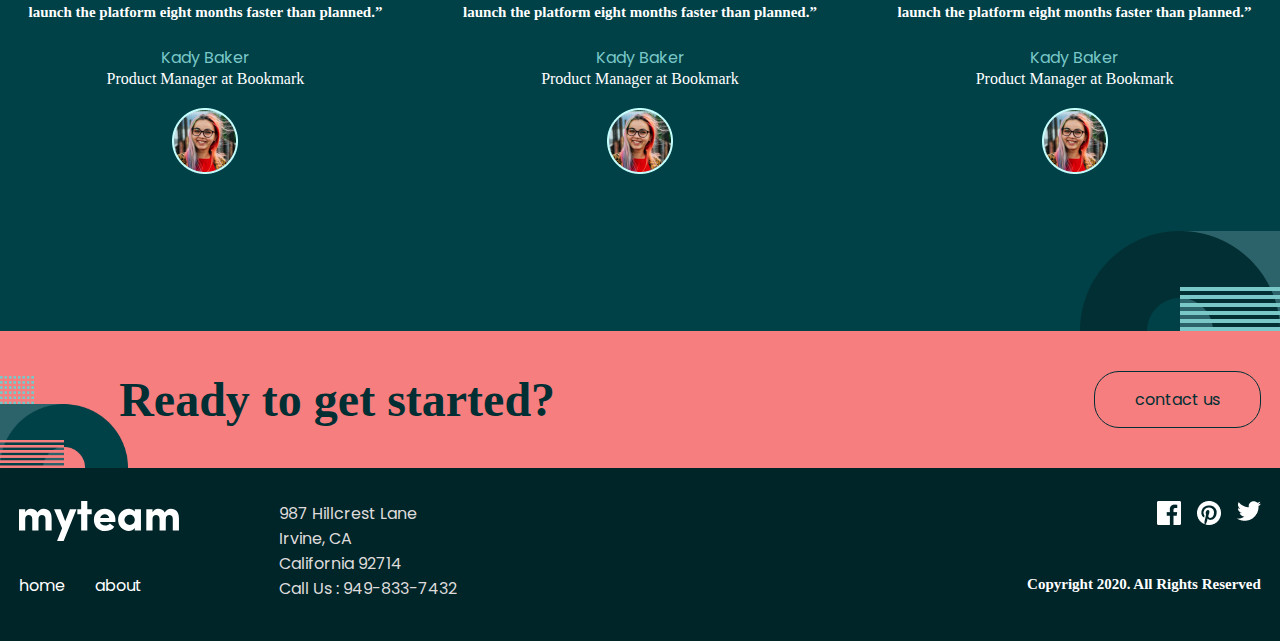
==== commit 21ea5ccd: "end" ====
--- a/index.html
+++ b/index.html
@@ -39,7 +39,9 @@
             </div>
         </div>
     </header>
+
     <br><br><br>
+
     <main>
         <div class="section1">
             <div class="s">
@@ -84,7 +86,7 @@
                             </div>
                             <div>
                                 <p style="color: #F67E7E; margin-bottom: 15px; font-size: 18px;">Easy to Implement</p>
-                                <p>Our network is made up of highly experienced professionals  who are <br> passionate
+                                <p>Our network is made up of highly experienced professionals who are <br> passionate
                                     about what they do.</p>
                             </div>
                         </div>
@@ -112,26 +114,32 @@
                 <img src="./img/left.png" alt="">
             </div>
             <div class="sec3">
-                <h1>Delivering real results for top  companies. Some of our <span class="success">success
+                <h1>Delivering real results for top companies. Some of our <span class="success">success
                         stories</span>.</h1>
                 <div class="uch">
                     <div class="one">
                         <img src="./img/nmadur.png" alt="">
-                        <p class="pi"> “The team perfectly fit the specialized skill set required. They focused on the most essential features helping us launch the platform eight months faster than planned.”</p>
+                        <p class="pi"> “The team perfectly fit the specialized skill set required. They focused on the
+                            most essential features helping us launch the platform eight months faster than planned.”
+                        </p>
                         <p style="color: #79C8C7; margin-top: 20px;">Kady Baker</p>
                         <p class="pro">Product Manager at Bookmark</p>
                         <img src="./img/user-kady.png" alt="">
                     </div>
                     <div class="one">
                         <img src="./img/nmadur.png" alt="">
-                        <p class="pi"> “The team perfectly fit the specialized skill set required. They focused on the most essential features helping us launch the platform eight months faster than planned.”</p>
+                        <p class="pi"> “The team perfectly fit the specialized skill set required. They focused on the
+                            most essential features helping us launch the platform eight months faster than planned.”
+                        </p>
                         <p style="color: #79C8C7; margin-top: 20px;">Kady Baker</p>
                         <p class="pro">Product Manager at Bookmark</p>
                         <img src="./img/user-kady.png" alt="">
                     </div>
                     <div class="one">
                         <img src="./img/nmadur.png" alt="">
-                        <p class="pi"> “The team perfectly fit the specialized skill set required. They focused on the most essential features helping us launch the platform eight months faster than planned.”</p>
+                        <p class="pi"> “The team perfectly fit the specialized skill set required. They focused on the
+                            most essential features helping us launch the platform eight months faster than planned.”
+                        </p>
                         <p style="color: #79C8C7; margin-top: 20px;">Kady Baker</p>
                         <p class="pro">Product Manager at Bookmark</p>
                         <img src="./img/user-kady.png" alt="">
@@ -139,7 +147,7 @@
                 </div>
             </div>
             <div class="rassm2">
-                <img style="width: 10%;" src="./img/right.png" alt="">
+                <img src="./img/right.png" alt="">
             </div>
         </div>
 
@@ -173,25 +181,33 @@
                     </div>
                 </div>
             </div>
-            <div class="ikki">
-                <p>987  Hillcrest Lane</p>
-                <p>Irvine, CA</p>
-                <p>California 92714</p>
-                <p>Call Us : 949-833-7432</p>
-            </div>
-            <div class="uch">
-                <div class="img">
-                    <img src="./img/facebook.png" alt="">
-                </div>
-                <div class="img">
-                    <img src="./img/ras2.png" alt="">
-                </div>
-                <div>
-                    <img src="./img/twitter.png" alt="">
-                </div>
-            </div>
+            <div class="on">
+                <div class="ikki">
+                    <p>987 Hillcrest Lane</p>
+                    <p>Irvine, CA</p>
+                    <p>California 92714</p>
+                    <p>Call Us : 949-833-7432</p>
+                </div>
+                <div class="uch">
+                    <div class="end">
+                        <div class="img">
+                            <img src="./img/facebook.png" alt="">
+                        </div>
+                        <div class="img">
+                            <img src="./img/ras2.png" alt="">
+                        </div>
+                        <div>
+                            <img src="./img/twitter.png" alt="">
+                        </div>
+                    </div>
+                    <p>Copyright 2020. All Rights Reserved</p>
+                </div>
+            </div>
+
         </div>
     </footer>
+
+    <script src="./js/main.js"></script>
 </body>
 
 </html>--- a/css/nematullo.css
+++ b/css/nematullo.css
@@ -20,6 +20,7 @@
 html {
     scroll-behavior: smooth;
 }
+
 
 header {
     position: relative;
@@ -28,6 +29,7 @@
     background-color: #014E56;
     padding: 20px;
     z-index: 2222;
+    box-shadow: 0px 1px 10px 2px #012f34a8;
 
 }
 
@@ -251,6 +253,7 @@
     position: absolute;
     right: 0;
     bottom: 0;
+
 }
 
 main .section3 {
@@ -388,15 +391,17 @@
     margin-top: -7px;
     padding: 40px 0px;
 }
+
 footer .sec5 {
     max-width: 1440px;
     margin: auto;
     display: flex;
-    align-items: center;
-    justify-content: space-between;
+    /* align-items: center; */
+    /* justify-content: space-between; */
     width: 97%;
     margin: auto;
 }
+
 footer .sec5 .bir .bir1 {
     display: flex;
     margin-top: 25px;
@@ -406,7 +411,7 @@
     transition: .5s;
 }
 
-footer .sec5 .bir .bir1 a:hover{
+footer .sec5 .bir .bir1 a:hover {
     color: gray;
 }
 
@@ -425,8 +430,26 @@
     color: grey;
 }
 
-footer .sec5 .uch {
-    display: flex;
+footer .sec5 .uch .end {
+    display: flex;
+    justify-content: right;
+    margin-bottom: 40px;
+}
+
+footer .sec5 .uch p {
+    font-family: 'Livvic';
+    font-style: normal;
+    font-weight: 600;
+    font-size: 15px;
+    line-height: 25px;
+    text-align: right;
+    color: #FFFFFF;
+}
+footer .sec5 .on {
+    margin-left: 100px;
+    display: flex;
+    justify-content: space-between;
+    width: 100%;
 }
 
 footer .sec5 .uch .img {
@@ -449,11 +472,20 @@
 }
 
 @media (max-width: 1111px) {
-    main .section2 .sec2 .s2 .left h1  {
+    main .section2 .sec2 .s2 .left h1 {
         font-size: 38px;
     }
+
     main .section2 .icon-right img {
         width: 70%;
+    }
+
+    main .section3 .rassm img {
+        width: 15%;
+    }
+
+    main .section3 .rassm2 img {
+        width: 15%;
     }
 }
 
@@ -461,9 +493,11 @@
     main .section2 .sec2 .s2 {
         flex-direction: column;
     }
+
     main .section2 .sec2 .s2 .right .ong {
         justify-content: center;
     }
+
     main .section2 .sec2 .s2 .left {
         text-align: center;
         margin-bottom: 50px;
@@ -486,6 +520,7 @@
     main .section1 .s .bottom img {
         width: 40%;
     }
+
     main .section3 .sec3 h1 {
         width: 90%;
         margin: auto;
@@ -495,8 +530,8 @@
 
 @media (max-width: 970px) {
     header {
-        padding: 20px 50px;
-        padding-bottom: 40px;
+        padding: 40px 50px;
+        padding-bottom: 10px;
     }
 
     header .inner .logo-wrap .logo2 {
@@ -616,7 +651,8 @@
         justify-content: center;
         align-items: center;
         cursor: pointer;
-        overflow: hidden;
+        /* overflow: hidden; */
+        padding-top: 30px;
     }
 
     .burger-1::before,
@@ -663,14 +699,32 @@
     }
 }
 
+@media (max-width: 717px) {
+    main .section3 .rassm img {
+        width: 20%;
+    }
+
+    main .section3 .rassm2 img {
+        width: 20%;
+    }
+}
+
 @media (max-width: 750px) {
     main .section3 .sec3 .uch {
         flex-direction: column;
     }
+
     main .section3 .sec3 .uch .one {
         width: 50%;
         margin: auto;
     }
+    footer .sec5 {
+      flex-direction: column;
+    }
+    footer .sec5 .on {
+        margin-left: -1px;
+        margin-top: 40px;
+    }
 }
 
 @media (max-width: 680px) {
@@ -682,7 +736,6 @@
         width: 70%;
     }
 }
-
 
 @media (max-width: 680px) {
     main .section1 .s .bottom img {
@@ -695,6 +748,7 @@
         width: 70%;
         margin: auto;
     }
+
     main .section4 .sec4 .left h1 {
         font-size: 38px;
     }
@@ -704,6 +758,7 @@
     main .section4 .sec4 {
         flex-direction: column;
     }
+
     main .section4 .sec4 h1 {
         margin-bottom: 20px;
         text-align: center;
@@ -721,6 +776,7 @@
         flex-direction: column;
         text-align: center;
     }
+
     footer .sec5 .bir .bir1 {
         justify-content: center;
     }
@@ -732,6 +788,30 @@
     footer .sec5 .ikki {
         margin-bottom: 20px;
     }
+}
+
+@media (max-width: 515px) {
+    main .section3 .rassm img {
+        width: 25%;
+    }
+
+    main .section3 .rassm2 img {
+        width: 25%;
+    }
+}
+
+@media (max-width: 505px) {
+    footer .sec5 .on {
+        flex-direction: column;
+    }
+    footer .sec5 .on .uch .end {
+        text-align: center;
+        justify-content: center;
+    }
+    footer .sec5 .on .uch p {
+        text-align: center;
+    }
+
 }
 
 @media (max-width: 494px) {
@@ -751,4 +831,24 @@
     main .section3 .sec3 h1 {
         font-size: 28px;
     }
+}
+
+@media (max-width: 414px) {
+    main .section3 .rassm img {
+        width: 30%;
+    }
+
+    main .section3 .rassm2 img {
+        width: 30%;
+    }
+}
+
+@media (max-width: 313px) {
+    main .section3 .rassm img {
+        width: 35%;
+    }
+
+    main .section3 .rassm2 img {
+        width: 35%;
+    }
 }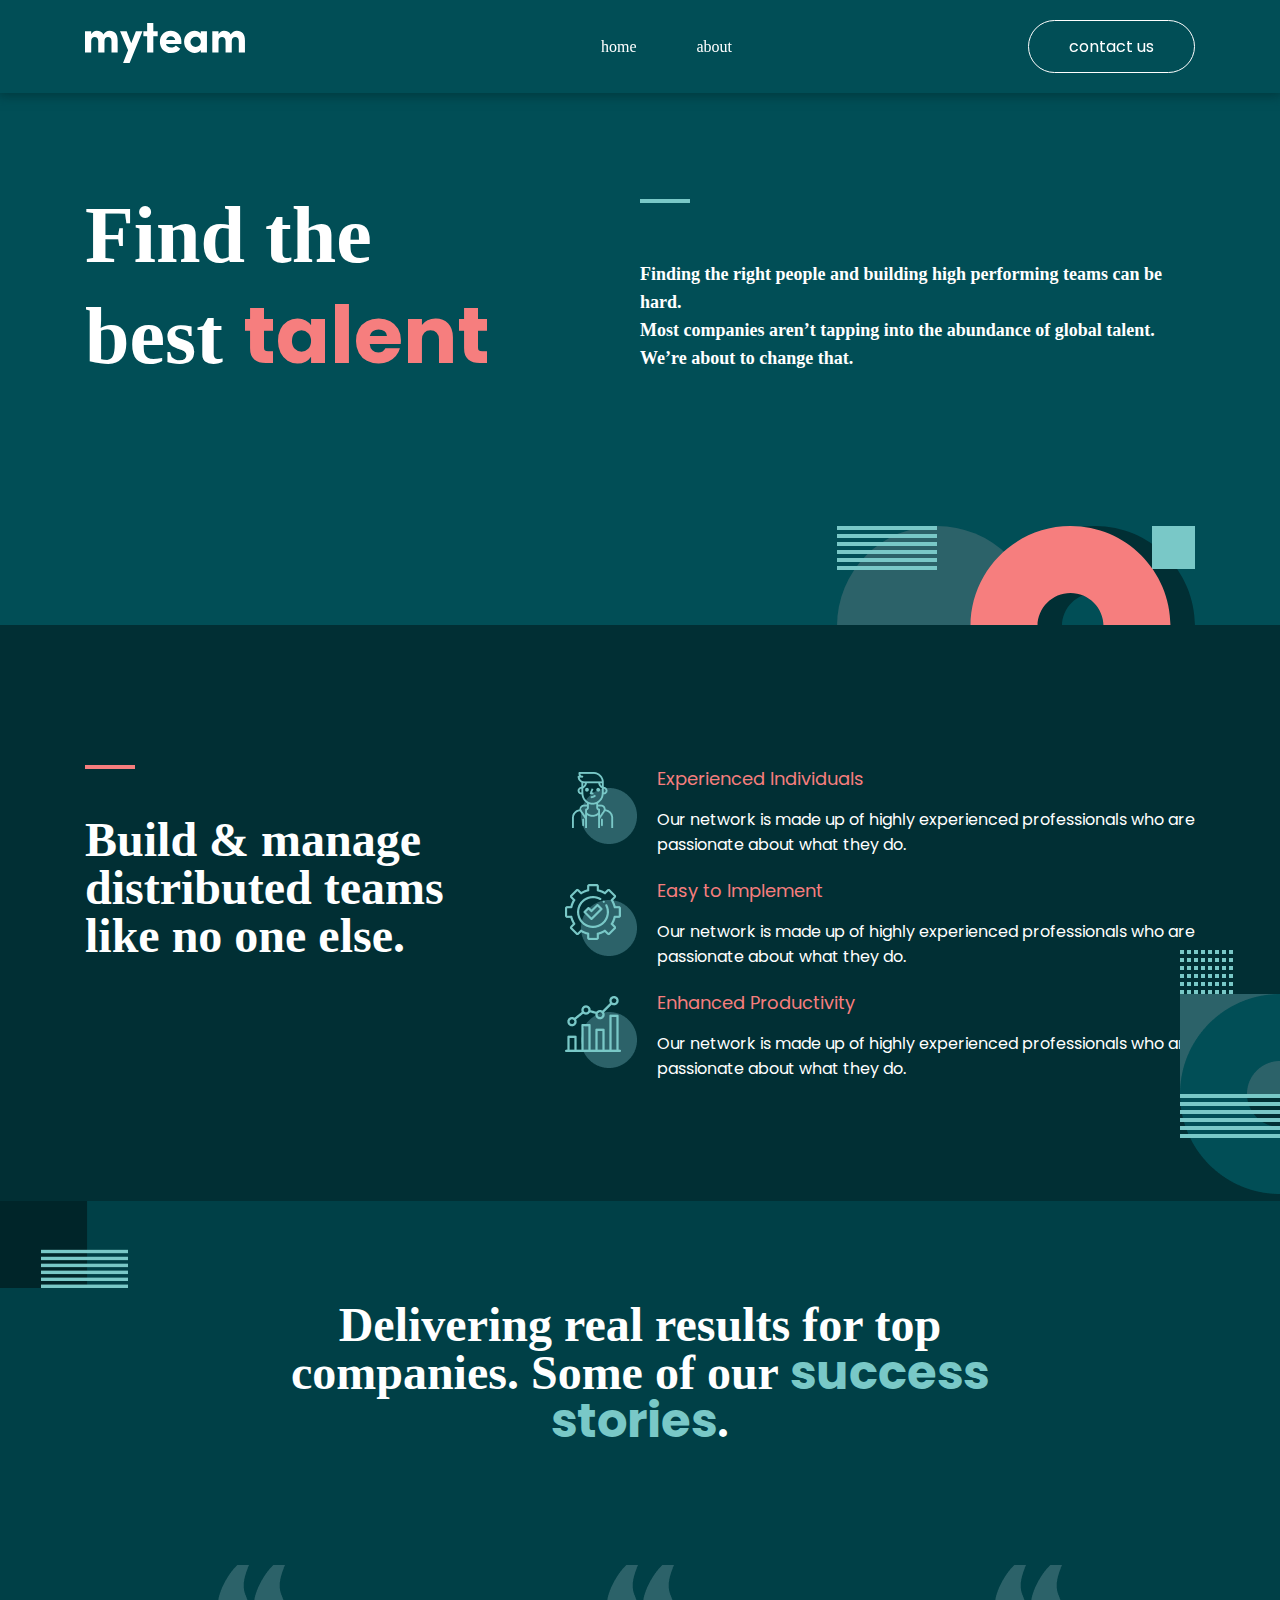
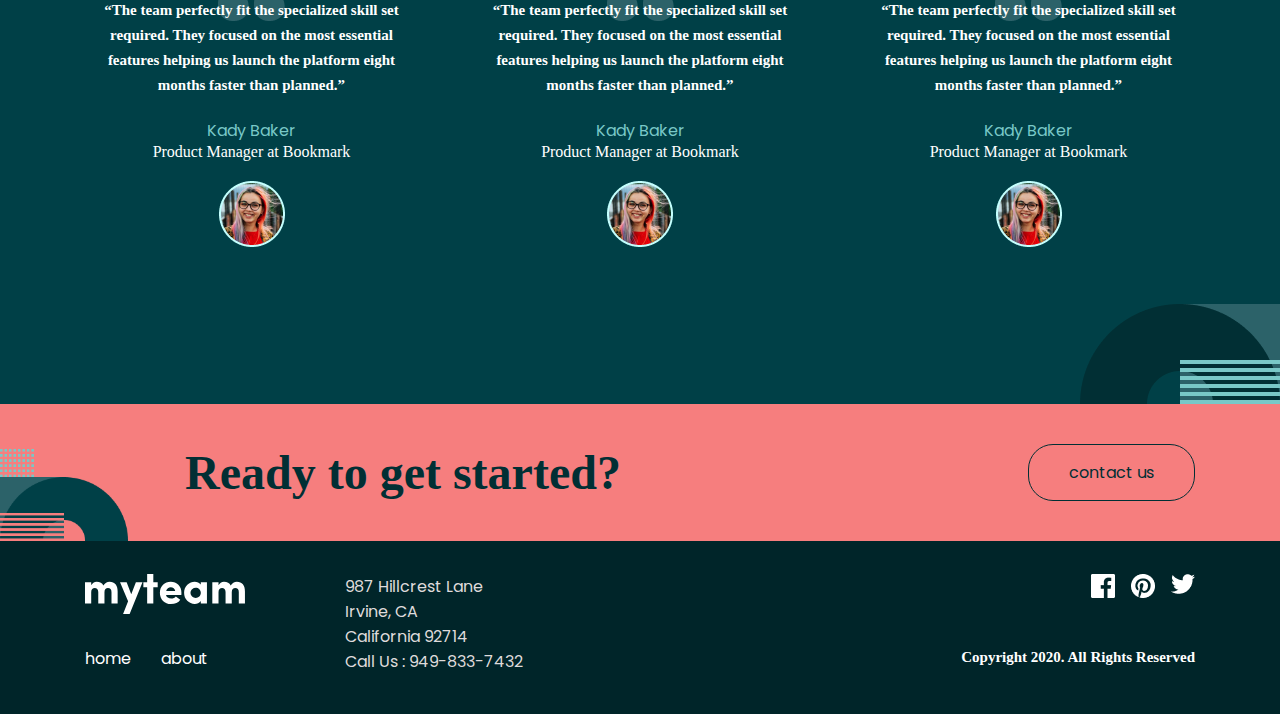
==== commit 1404f453: "container qoshildi" ====
--- a/index.html
+++ b/index.html
@@ -34,7 +34,7 @@
             </div>
             <div class="con">
                 <div class="button">
-                    <button>contact us</button>
+                    <a href="./samariddin.html"><button>contact us</button></a>
                 </div>
             </div>
         </div>
@@ -162,7 +162,7 @@
                     </div>
                 </div>
                 <div>
-                    <button>contact us</button>
+                    <a href="./samariddin.html"><button>contact us</button></a>
                 </div>
             </div>
         </div>
@@ -171,7 +171,7 @@
     <footer>
         <div class="sec5">
             <div class="bir">
-                <img src="./img/myteam.svg" alt="">
+                <img style="cursor: pointer;" src="./img/myteam.svg" alt="">
                 <div class="bir1">
                     <div>
                         <a href="#">home</a>
--- a/css/nematullo.css
+++ b/css/nematullo.css
@@ -1,26 +1,4 @@
-@import url("https://fonts.googleapis.com/css2?family=Poppins:wght@400;500;600;700&display=swap");
-
-* {
-    margin: 0;
-    padding: 0;
-    box-sizing: border-box;
-    font-family: "Poppins", sans-serif;
-}
-
-ul {
-    list-style-type: none;
-}
-
-a {
-    display: inline-block;
-    text-decoration: none;
-    color: white;
-}
-
-html {
-    scroll-behavior: smooth;
-}
-
+@import url(./common.css);
 
 header {
     position: relative;
@@ -34,7 +12,7 @@
 }
 
 header .inner {
-    max-width: 1440px;
+    max-width: 1110px;
     margin: auto;
     position: relative;
     display: flex;
@@ -76,7 +54,7 @@
     color: #0836be;
 }
 
-header .inner .con .button button {
+header .inner .con .button a button {
     all: unset;
     cursor: pointer;
     background-color: transparent;
@@ -84,12 +62,18 @@
     border: 1px solid #fff;
     color: white;
     border-radius: 30px;
-    transition: .5s;
+    transition: 1s;
 }
 
 header .inner .con .button button:hover {
     background-color: white;
     color: #012F34;
+    border-radius: 30px;
+
+
+}
+header .inner .con .button button a {
+    transition: .5s;
 }
 
 
@@ -159,7 +143,7 @@
 }
 
 main .section1 .s {
-    max-width: 1440px;
+    max-width: 1110px;
     margin: auto;
     width: 90%;
     margin: auto;
@@ -214,7 +198,7 @@
 }
 
 main .section2 .sec2 {
-    max-width: 1440px;
+    max-width: 1110px;
     width: 90%;
     margin: auto;
     padding-top: 140px;
@@ -268,7 +252,7 @@
     margin: auto;
     background-position: center;
     background-size: cover;
-    max-width: 1440px;
+    max-width: 1110px;
     margin: auto;
     padding-bottom: 150px;
 }
@@ -346,7 +330,7 @@
 }
 
 main .section4 .sec4 {
-    max-width: 1440px;
+    max-width: 1110px;
     margin: auto;
     display: flex;
     justify-content: space-between;
@@ -393,7 +377,7 @@
 }
 
 footer .sec5 {
-    max-width: 1440px;
+    max-width: 1110px;
     margin: auto;
     display: flex;
     /* align-items: center; */
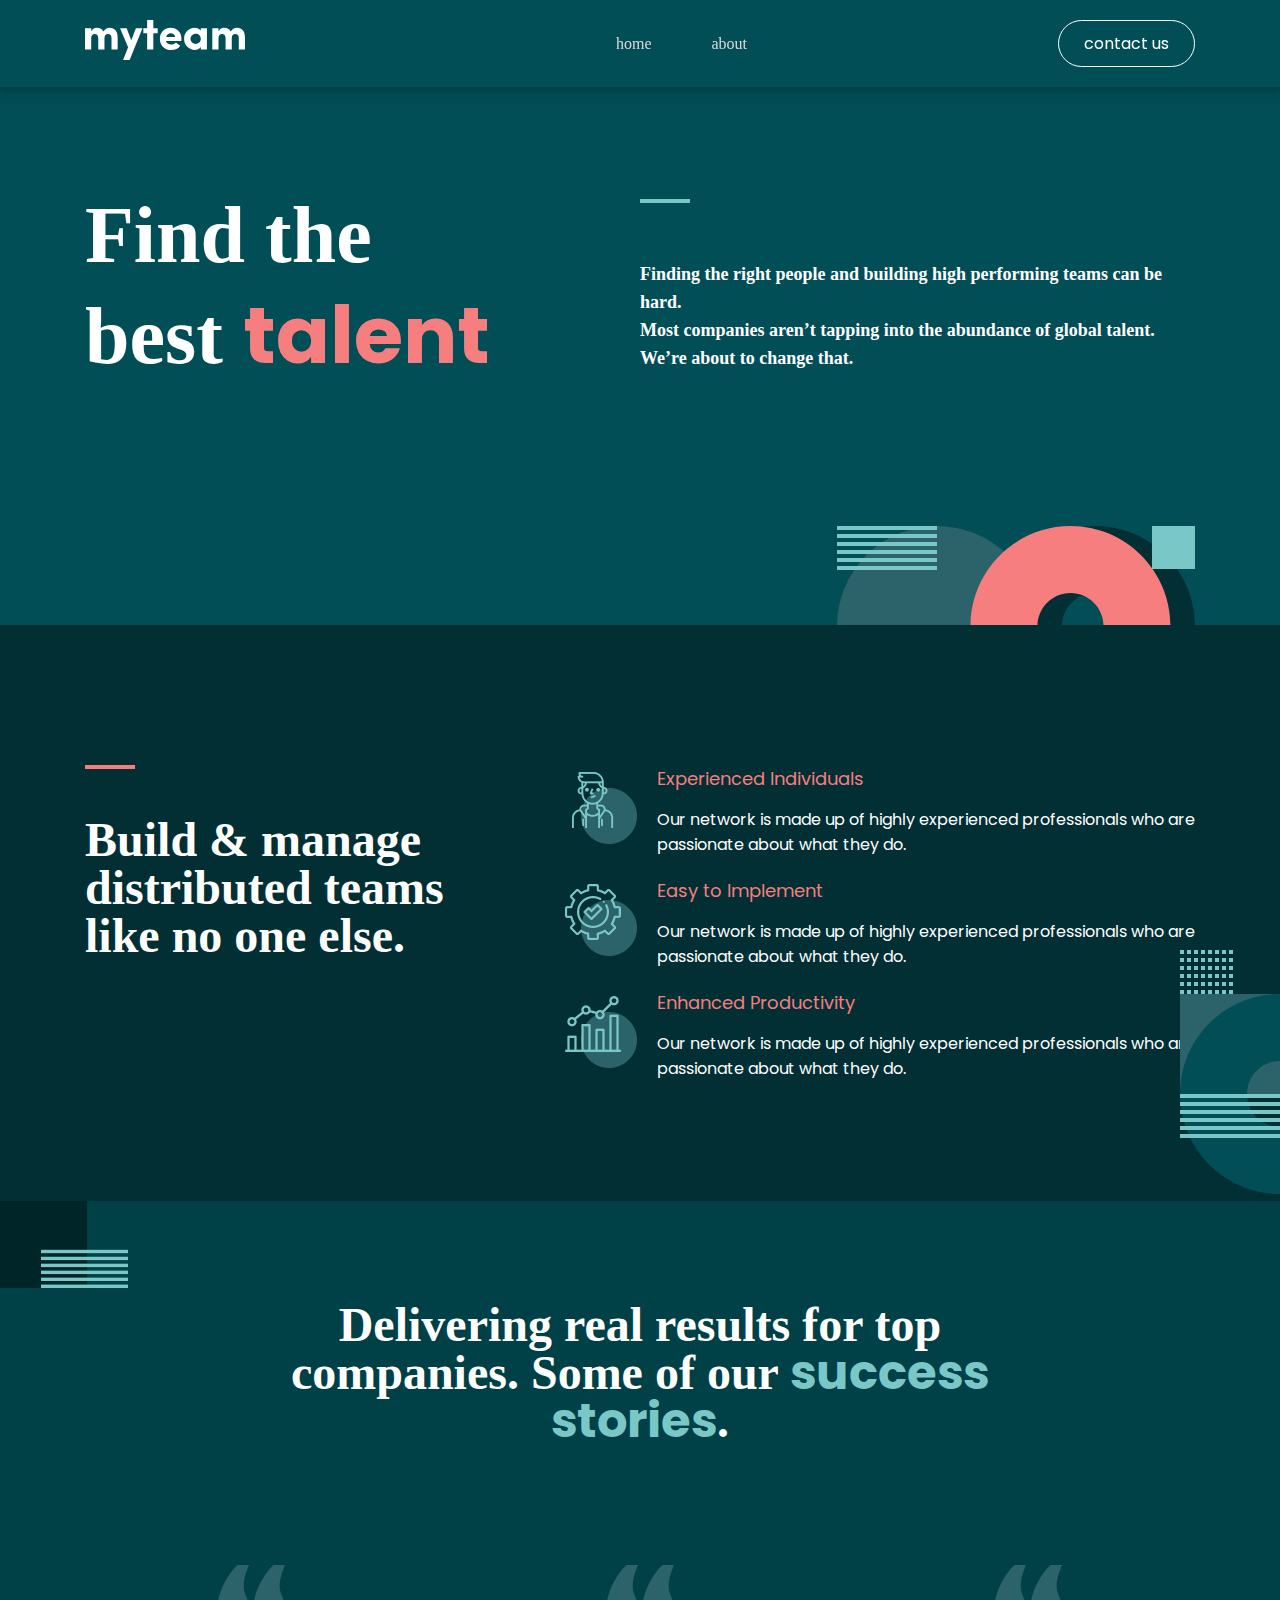
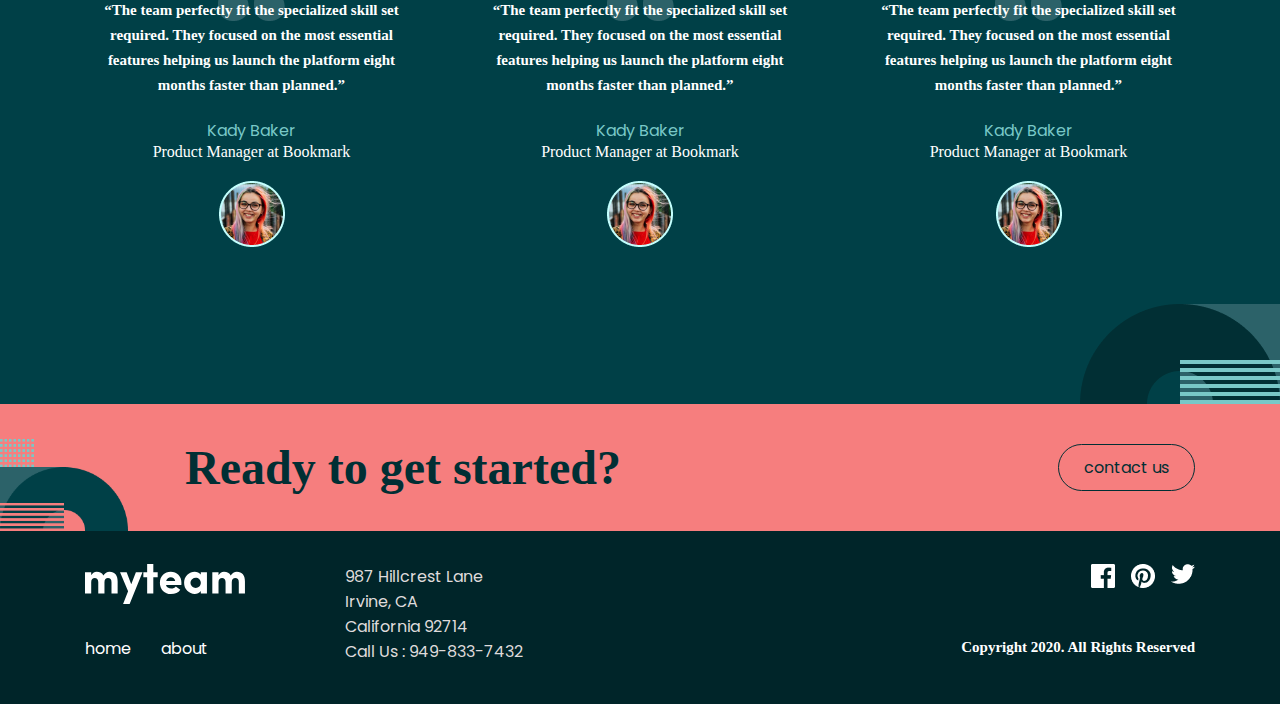
==== commit 3648a672: "about page qilindi" ====
--- a/index.html
+++ b/index.html
@@ -11,6 +11,8 @@
 </head>
 
 <body>
+
+
     <header>
         <div class="inner">
             <div class="logo-wrap">
@@ -27,7 +29,7 @@
                             <a href="#" data-menu="home">home</a>
                         </li>
                         <li>
-                            <a href="#" data-menu="about">about</a>
+                            <a href="./about.html" data-menu="about">about</a>
                         </li>
                     </ul>
                 </nav>
@@ -177,7 +179,7 @@
                         <a href="#">home</a>
                     </div>
                     <div class="i">
-                        <a href="#">about</a>
+                        <a href="./about.html">about</a>
                     </div>
                 </div>
             </div>
--- a/css/nematullo.css
+++ b/css/nematullo.css
@@ -28,7 +28,7 @@
     font-weight: 400;
     font-size: 16px;
     line-height: 19px;
-    color: #fff;
+    color: rgb(219, 216, 216);
 }
 
 header .inner .navigation nav ul li a:hover {
@@ -58,7 +58,7 @@
     all: unset;
     cursor: pointer;
     background-color: transparent;
-    padding: 13px 40px;
+    padding: 10px 25px;
     border: 1px solid #fff;
     color: white;
     border-radius: 30px;
@@ -72,10 +72,10 @@
 
 
 }
+
 header .inner .con .button button a {
     transition: .5s;
 }
-
 
 .navigation {
     position: relative;
@@ -352,7 +352,7 @@
 main .section4 .sec4 button {
     all: unset;
     cursor: pointer;
-    padding: 15px 40px;
+    padding: 10px 25px;
     background-color: transparent;
     border-radius: 25px;
     color: #012F34;
@@ -403,7 +403,6 @@
     margin-left: 30px;
 }
 
-
 footer .sec5 .ikki p {
     color: rgb(223, 219, 219);
     cursor: pointer;
@@ -429,6 +428,7 @@
     text-align: right;
     color: #FFFFFF;
 }
+
 footer .sec5 .on {
     margin-left: 100px;
     display: flex;
@@ -443,6 +443,193 @@
 footer .sec5 .uch img:hover {
     box-shadow: 0px 0px 10px 2px rgba(217, 215, 215, 0.314);
 }
+
+
+
+
+main .about1 {
+    position: relative;
+    background-color: #014E56;
+    color: white;
+    padding-top: 120px;
+    padding-bottom: 120px;
+}
+
+main .about1 .about11 .red img {
+    position: absolute;
+    right: 0;
+    bottom: 0;
+    width: 5%;
+}
+
+main .about1 .about11 {
+    display: flex;
+    max-width: 1110px;
+    margin: auto;
+}
+
+main .about1 .about11 .left {
+    width: 100%;
+}
+
+main .about1 .about11 .left h1 {
+    font-family: 'Livvic';
+    font-style: normal;
+    font-weight: 700;
+    font-size: 64px;
+    line-height: 100px;
+}
+
+main .about1 .about11 .right img {
+    margin-bottom: 40px;
+}
+
+main .about1 .about11 .right p {
+    font-family: 'Livvic';
+    font-style: normal;
+    font-weight: 600;
+    font-size: 18px;
+    line-height: 28px;
+}
+
+
+
+.about3 {
+    background-color: #012F34;
+    padding-bottom: 150px;
+}
+
+main .about3 .about333 img {
+    width: 10%;
+}
+
+main .about3 h1 {
+    font-family: 'Livvic';
+    font-style: normal;
+    font-weight: 700;
+    font-size: 48px;
+    line-height: 48px;
+    color: white;
+    text-align: center;
+    padding-top: 40px;
+}
+
+main .about3 .about33 {
+    max-width: 1110px;
+    margin: auto;
+    display: flex;
+    align-items: center;
+    justify-content: space-between;
+    margin-top: 70px;
+}
+
+main .about3 .about33 img {
+    width: 100%;
+}
+
+main .about3 .about33 img:hover {
+    box-shadow: 0px 0px 10px 5px #004047;
+}
+
+
+
+.container {
+    max-width: 1100px;
+    margin: auto;
+}
+
+/* Section1 start */
+.sectio {
+    padding-top: 190px;
+    padding-left: 30px;
+    padding-right: 30px;
+    padding-bottom: 110px;
+    background-color: #004047;
+    position: relative;
+}
+
+.sectio .m {
+    position: absolute;
+    bottom: 1px;
+    right: 0;
+    width: 75px;
+}
+
+
+.cards {
+    display: grid;
+    grid-template-columns: repeat(3, 1fr);
+    justify-content: center;
+    column-gap: 20px;
+    row-gap: 25px;
+    padding: 40px 0;
+    width: 94%;
+}
+
+.heading {
+    font-family: "Livvic";
+    font-style: normal;
+    font-weight: 700;
+    font-size: 48px;
+    line-height: 48px;
+    /* identical to box height, or 100% */
+    text-align: center;
+
+    color: #ffffff;
+}
+
+.cards .card {
+    height: 250px;
+    position: relative;
+    overflow: hidden;
+    text-align: center;
+}
+
+.cards .card .live {
+    position: absolute;
+    text-align: center;
+    font-size: 22px;
+    border-radius: 10px;
+    width: 80%;
+    color: white;
+    bottom: -80%;
+    left: 50%;
+    transform: translateX(-50%);
+    transition: 0.7s;
+}
+
+.card .car {
+    width: 100%;
+    height: 253px;
+    padding: 35px 0px;
+    background-color: #012f34;
+}
+
+.card .car:hover~.live {
+    bottom: 20%;
+    display: block;
+    z-index: 900;
+}
+
+.card .car:hover {
+    filter: brightness(5%);
+    z-index: 900;
+}
+
+
+
+
+
+
+
+
+
+
+
+
+
+
+
 
 
 
@@ -455,6 +642,25 @@
     }
 }
 
+@media (max-width: 1222px) {
+    main .about1 .about11 {
+        width: 90%;
+        margin: auto;
+    }
+}
+
+@media (max-width: 1200px) {
+    main .about3 .about33 {
+        width: 90%;
+        margin: auto;
+    }
+
+    main .about3 .about33 div {
+        margin: 10px;
+    }
+
+}
+
 @media (max-width: 1111px) {
     main .section2 .sec2 .s2 .left h1 {
         font-size: 38px;
@@ -486,6 +692,14 @@
         text-align: center;
         margin-bottom: 50px;
     }
+}
+
+@media (max-width: 1024px) {
+    .cards {
+        grid-template-columns: repeat(2, 45%);
+    }
+
+
 }
 
 @media (max-width: 1000px) {
@@ -660,17 +874,45 @@
 
     .burger-1::after {
         transform: translateY(10px);
-        box-shadow: 0 -10px 0 black;
+        /* box-shadow: 0 -10px 0 black; */
     }
 
     #toggle-icon:checked+.toggle-icon .burger-1::after {
         transform: translateY(0) rotate(-45deg);
-        box-shadow: unset;
+        /* box-shadow: unset; */
     }
 
     #toggle-icon:checked~nav {
         display: block;
     }
+}
+
+@media (max-width: 950px) {
+    main .about3 .about333 img {
+        width: 15%;
+    }
+
+    main .about1 .about11 .red img {
+        position: absolute;
+        right: 0;
+        bottom: 0;
+        width: 7%;
+    }
+
+}
+
+@media (max-width: 878px) {
+    main .about1 .about11 .left {
+        margin-right: 50px;
+    }
+}
+
+@media (max-width: 800px) {
+    main .about3 .about33 {
+        flex-direction: column;
+        margin-top: 60px;
+    }
+
 }
 
 @media (max-width: 790px) {
@@ -691,6 +933,13 @@
     main .section3 .rassm2 img {
         width: 20%;
     }
+
+    main .about1 .about11 .red img {
+        position: absolute;
+        right: 0;
+        bottom: 0;
+        width: 10%;
+    }
 }
 
 @media (max-width: 750px) {
@@ -702,9 +951,11 @@
         width: 50%;
         margin: auto;
     }
+
     footer .sec5 {
-      flex-direction: column;
-    }
+        flex-direction: column;
+    }
+
     footer .sec5 .on {
         margin-left: -1px;
         margin-top: 40px;
@@ -719,12 +970,32 @@
     main .section1 .s .bottom img {
         width: 70%;
     }
+
+    main .about1 .about11 {
+        flex-direction: column;
+        /* margin-right: 50px; */
+
+    }
 }
 
 @media (max-width: 680px) {
     main .section1 .s .bottom img {
         width: 90%;
     }
+}
+
+@media (max-width:768px) {
+
+
+    .cards {
+        grid-template-columns: repeat(1, 90%);
+    }
+
+    footer .links {
+        grid-template-columns: repeat(2, 49%);
+        gap: 30px;
+    }
+
 }
 
 @media (max-width: 750px) {
@@ -788,10 +1059,12 @@
     footer .sec5 .on {
         flex-direction: column;
     }
+
     footer .sec5 .on .uch .end {
         text-align: center;
         justify-content: center;
     }
+
     footer .sec5 .on .uch p {
         text-align: center;
     }
@@ -801,6 +1074,13 @@
 @media (max-width: 494px) {
     main .section3 .sec3 h1 {
         font-size: 33px;
+    }
+
+    main .about1 .about11 .red img {
+        position: absolute;
+        right: 0;
+        bottom: 0;
+        width: 12%;
     }
 }
 
@@ -825,6 +1105,13 @@
     main .section3 .rassm2 img {
         width: 30%;
     }
+
+    main .about1 .about11 .red img {
+        position: absolute;
+        right: 0;
+        bottom: 0;
+        width: 15%;
+    }
 }
 
 @media (max-width: 313px) {
@@ -835,4 +1122,11 @@
     main .section3 .rassm2 img {
         width: 35%;
     }
+
+    main .about1 .about11 .red img {
+        position: absolute;
+        right: 0;
+        bottom: 0;
+        width: 17%;
+    }
 }